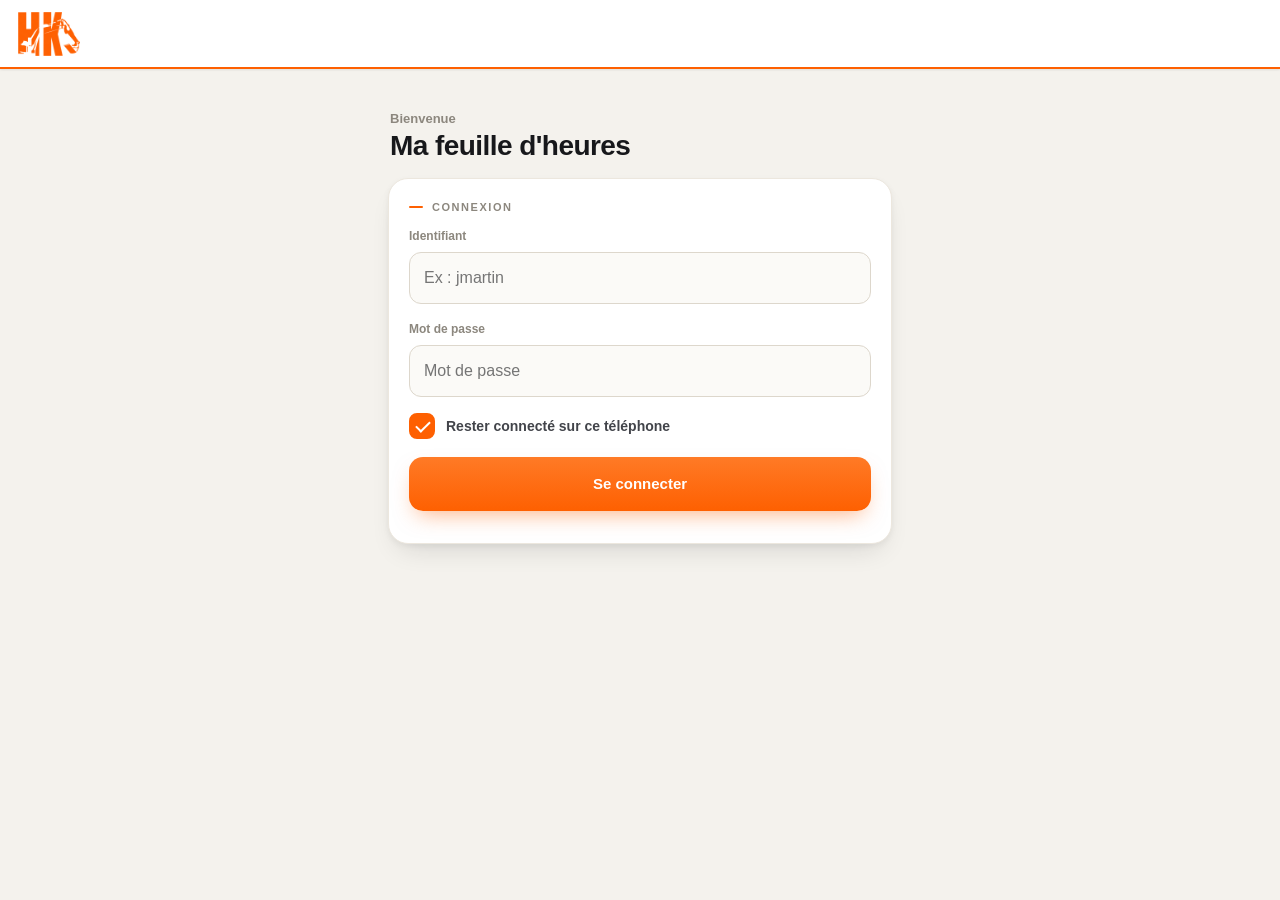
==== index.html @ c040b48f "fix: le salarie voit ses demi-journees dans son historique Une journee avec conge le matin passait p" ====
<!DOCTYPE html>
<html lang="fr">
<head>
<meta charset="utf-8">
<meta name="viewport" content="width=device-width, initial-scale=1, viewport-fit=cover">
<meta name="theme-color" content="#F4F2ED">
<title>HK Terrassement — Ma feuille d'heures</title>
<link rel="icon" href="data:image/svg+xml,%3Csvg xmlns='http://www.w3.org/2000/svg' viewBox='64 6 332 170'%3E%3Cg fill='%23FE6001'%3E%3Crect x='74' y='16' width='40' height='150' rx='2'/%3E%3Crect x='154' y='16' width='40' height='150' rx='2'/%3E%3Crect x='114' y='74' width='40' height='34'/%3E%3Crect x='244' y='16' width='40' height='150' rx='2'/%3E%3Cpolygon points='284,88 344,16 386,16 308,100 386,166 344,166 284,104'/%3E%3C/g%3E%3C/svg%3E">
<meta name="apple-mobile-web-app-capable" content="yes">
<meta name="apple-mobile-web-app-status-bar-style" content="default">
<meta name="apple-mobile-web-app-title" content="HK Terrassement">
<link rel="apple-touch-icon" href="icon.png">
<link rel="manifest" href="manifest.webmanifest">
<style>
/* =============================================================================
   HK TERRASSEMENT — Ma feuille d'heures (employé) — fichier unique
   ============================================================================= */
:root{
  --ink:#17181B; --ink-2:#42444A; --muted:#8C877E; --line:#ECE7DE; --line-2:#DDD7CC;
  --bg:#F4F2ED; --surface:#FFFFFF; --surface-2:#FBFAF7; --header:#141518;
  --accent:#FE6001; --accent-2:#FF7A26; --accent-ink:#B24700; --accent-soft:#FFF1E6;
  --danger:#C0392B; --danger-soft:#FBEAE7; --good:#2C6E49; --good-soft:#E7F1EA;
  --amber:#A85E12; --amber-soft:#FBF1DE; --blue:#2B6CB0; --blue-soft:#E4EEF7;
  --cfa:#6B4FB8; --cfa-soft:#EFEAFA;
  --radius:14px; --radius-lg:20px; --nav-h:66px;
  --ease:cubic-bezier(.2,.7,.2,1); --spring:cubic-bezier(.34,1.42,.5,1);
  --shadow-sm:0 1px 2px rgba(23,24,27,.05),0 1px 3px rgba(23,24,27,.045);
  --shadow-md:0 2px 6px rgba(23,24,27,.05),0 14px 28px -12px rgba(23,24,27,.16);
  --shadow-lg:0 18px 42px -14px rgba(23,24,27,.22);
  --shadow-accent:0 10px 22px -8px rgba(254,96,1,.5);
}
*{box-sizing:border-box}
html,body{margin:0;padding:0}
body{font-family:"Helvetica Neue",Helvetica,-apple-system,BlinkMacSystemFont,"Segoe UI",Roboto,Arial,sans-serif;
  background:var(--bg);color:var(--ink);-webkit-font-smoothing:antialiased;line-height:1.5;overflow-x:hidden;
  -webkit-tap-highlight-color:transparent;-webkit-text-size-adjust:100%;touch-action:manipulation}
.wrap{max-width:540px;margin:0 auto;padding:18px 18px calc(var(--nav-h) + 26px + env(safe-area-inset-bottom))}
.num{font-variant-numeric:tabular-nums}
/* Ouverture : fondu simple, opacite seule — identique a l'app Direction. */
@keyframes rise{from{opacity:0}to{opacity:1}}
@keyframes fade{from{opacity:0}to{opacity:1}}
@keyframes pop{0%{opacity:0;transform:scale(.82)}55%{opacity:1;transform:scale(1.05)}100%{transform:scale(1)}}
@keyframes navpop{from{transform:translateY(8px);opacity:0}to{transform:none;opacity:1}}
@keyframes tick{to{stroke-dashoffset:0}}


/* En-tête clair + logo */
.topbar{background:var(--surface);color:var(--ink);padding:calc(12px + env(safe-area-inset-top)) 18px 12px;display:flex;align-items:center;gap:14px;position:sticky;top:0;z-index:20;border-bottom:1px solid var(--line);box-shadow:var(--shadow-sm)}
.topbar::after{content:"";position:absolute;left:0;right:0;bottom:-1px;height:2px;background:var(--accent)}
.topbar .brand{height:44px;width:auto;display:block}
.topbar .who{margin-left:auto;text-align:right;line-height:1.2}
.topbar .who .nom{font-weight:800;font-size:15px}
.topbar .who .role{font-size:10px;color:var(--accent-ink);text-transform:uppercase;letter-spacing:.12em;font-weight:700;margin-top:2px}

#app{animation:rise .24s cubic-bezier(.4,0,.6,1) both}

/* Navigation basse */
.tabbar{position:fixed;left:0;right:0;bottom:0;z-index:40;display:flex;justify-content:space-around;
  background:rgba(255,255,255,.9);-webkit-backdrop-filter:saturate(1.7) blur(16px);backdrop-filter:saturate(1.7) blur(16px);
  border-top:1px solid var(--line);padding:8px 6px calc(6px + env(safe-area-inset-bottom));
  box-shadow:0 -8px 26px -14px rgba(23,24,27,.22);animation:navpop .4s var(--spring) both}
.tabbar:empty{display:none}
.nav-item{flex:1;display:flex;flex-direction:column;align-items:center;justify-content:center;gap:3px;min-height:52px;
  border:none;background:none;font:inherit;font-size:10.5px;font-weight:700;color:var(--muted);cursor:pointer;
  border-radius:14px;transition:color .2s var(--ease),transform .14s var(--spring)}
.nav-item svg{width:24px;height:24px;stroke:currentColor;fill:none;stroke-width:2;stroke-linecap:round;stroke-linejoin:round;transition:transform .22s var(--spring)}
.nav-item[aria-current="true"]{color:var(--accent)}
.nav-item[aria-current="true"] svg{transform:translateY(-2px) scale(1.08)}
.nav-item:active{transform:scale(.92)}
.nav-item .nav-dot{width:5px;height:5px;border-radius:50%;background:var(--accent);opacity:0;transform:scale(0);transition:.22s var(--spring)}
.nav-item[aria-current="true"] .nav-dot{opacity:1;transform:scale(1)}

/* Hero / sections */
.hero{margin:22px 2px 4px;animation:rise .4s var(--spring) both}
.hero .hi{font-size:13px;font-weight:600;color:var(--muted)}
.hero .name{font-size:28px;font-weight:800;letter-spacing:-.02em;line-height:1.05;margin-top:2px;text-transform:capitalize}
.hero .date{font-size:13px;color:var(--muted);margin-top:5px;text-transform:capitalize}
.sec{display:flex;align-items:center;gap:9px;margin:24px 2px 12px;font-size:12.5px;font-weight:700;letter-spacing:.1em;text-transform:uppercase;color:var(--muted)}
.sec::before{content:"";width:16px;height:2px;border-radius:2px;background:var(--accent);flex:0 0 auto}
.sec .grow{flex:1}
.panel{background:var(--surface);border:1px solid var(--line);border-radius:var(--radius-lg);padding:20px;margin-top:12px;box-shadow:var(--shadow-md);animation:fade .24s ease both}
.eyebrow{display:flex;align-items:center;gap:9px;font-size:11px;font-weight:700;letter-spacing:.14em;text-transform:uppercase;color:var(--muted);margin-bottom:12px}
.eyebrow::before{content:"";width:14px;height:2px;border-radius:2px;background:var(--accent)}
.hint{font-size:12.5px;color:var(--muted);margin-top:12px}

/* Barre de date */
.daybar{display:flex;align-items:flex-end;justify-content:space-between;gap:12px;margin-top:20px}
.daybar .day{font-size:30px;font-weight:800;letter-spacing:-.01em;text-transform:capitalize;line-height:1.05}
.daybar .day-sub{font-size:13px;color:var(--muted);margin-top:4px}
.date-input{flex:0 0 auto;max-width:52%;-webkit-appearance:none;appearance:none;font:inherit;font-size:14px;color:var(--ink);border:1px solid var(--line-2);border-radius:12px;padding:11px 12px;background:var(--surface);transition:.15s var(--ease)}
.date-input:focus{outline:none;border-color:var(--accent);box-shadow:0 0 0 3px var(--accent-soft)}

/* Champs */
.field{display:block}
.field .lab{display:block;font-size:12px;font-weight:600;color:var(--muted);margin-bottom:7px}
.in,input.in{width:100%;-webkit-appearance:none;appearance:none;font:inherit;font-size:16px;color:var(--ink);padding:13px 14px;border:1px solid var(--line-2);border-radius:12px;background:var(--surface-2);transition:border-color .15s var(--ease),box-shadow .15s var(--ease)}
input[type=time].in{font-variant-numeric:tabular-nums;letter-spacing:.02em}
.in:focus{outline:none;border-color:var(--accent);box-shadow:0 0 0 3px var(--accent-soft);background:#fff}
.two{display:grid;grid-template-columns:1fr 1fr;gap:12px}
.two>*{min-width:0}
.mt{margin-top:16px}
.quick{display:flex;gap:8px;flex-wrap:wrap;margin-top:14px}
.quick button{min-height:44px;border:1px solid var(--line-2);background:var(--surface-2);color:var(--ink-2);font:inherit;font-weight:600;font-size:13px;border-radius:999px;padding:0 16px;cursor:pointer;transition:.15s var(--spring)}
.quick button:active{transform:scale(.96)}
.quick button.primary{border-color:var(--accent);color:var(--accent-ink);background:var(--accent-soft)}

/* Segment (types absence) */
.seg{display:grid;grid-template-columns:1fr 1fr;gap:8px}
.seg .pill{display:flex;flex-direction:column;align-items:center;gap:6px;min-height:64px;justify-content:center;border:1px solid var(--line-2);background:var(--surface-2);color:var(--ink-2);border-radius:14px;font:inherit;font-size:13px;font-weight:700;cursor:pointer;transition:.15s var(--spring)}
.seg .pill svg{width:22px;height:22px;stroke:currentColor;fill:none;stroke-width:2}
.seg .pill:active{transform:scale(.96)}
.seg .pill[aria-pressed="true"].conge{border-color:var(--accent);background:var(--accent-soft);color:var(--accent-ink)}
.seg .pill[aria-pressed="true"].repos{border-color:var(--blue);background:var(--blue-soft);color:var(--blue)}
.seg .pill[aria-pressed="true"].absence{border-color:var(--amber);background:var(--amber-soft);color:var(--amber)}
.seg .pill[aria-pressed="true"].maladie{border-color:var(--danger);background:var(--danger-soft);color:var(--danger)}
.seg .pill.cfa{grid-column:1/-1;flex-direction:row;min-height:52px}
.seg .pill[aria-pressed="true"].cfa{border-color:var(--cfa);background:var(--cfa-soft);color:var(--cfa)}
.moitie{display:grid;grid-template-columns:repeat(3,1fr);gap:8px}
.moitie button{min-height:50px;border:1px solid var(--line-2);background:var(--surface-2);color:var(--ink-2);font:inherit;font-size:13px;font-weight:700;border-radius:12px;cursor:pointer;padding:6px 4px;line-height:1.25}
.moitie button[aria-pressed="true"]{border-color:var(--accent);background:var(--accent-soft);color:var(--accent-ink)}
.moitie .h{display:block;font-size:11px;font-weight:600;opacity:.6;margin-top:3px}
.demi-rappel{background:var(--accent-soft);border:1px solid var(--accent);border-radius:var(--radius-lg);padding:16px 18px;margin-top:12px}
.demi-rappel .t{font-weight:800;font-size:14px;color:var(--accent-ink)}
.demi-rappel .s{font-size:12.5px;line-height:1.5;color:var(--accent-ink);opacity:.82;margin-top:5px}
.tp-effacer{display:block;width:100%;min-height:46px;margin:0;border:1px solid var(--line-2);background:var(--surface-2);border-radius:12px;font:inherit;font-size:14px;font-weight:700;color:var(--ink-2);cursor:pointer}
.tp-pied{padding:12px 14px;border-top:1px solid var(--line)}
.cfa-bloc{display:flex;align-items:center;gap:10px;border:1px dashed var(--cfa);background:var(--cfa-soft);color:var(--cfa);border-radius:12px;padding:14px;font-weight:700;font-size:14px}
.cfa-bloc svg{width:22px;height:22px;stroke:currentColor;fill:none;stroke-width:2;flex:none}

/* Calendrier */
.cal-nav{display:flex;align-items:center;justify-content:space-between;margin-bottom:14px}
.cal-nav .m{font-weight:800;font-size:17px;text-transform:capitalize}
.cal-nav button{width:40px;height:40px;border-radius:12px;border:1px solid var(--line-2);background:var(--surface-2);color:var(--ink-2);display:flex;align-items:center;justify-content:center;cursor:pointer}
.cal-nav button:active{transform:scale(.92)}
.cal-nav button svg{width:18px;height:18px;stroke:currentColor;fill:none;stroke-width:2.4}
.cal-grid{display:grid;grid-template-columns:repeat(7,1fr);gap:5px}
.cal-hd{text-align:center;font-size:10.5px;font-weight:700;color:var(--muted);padding-bottom:4px}
.cal-day{aspect-ratio:1;display:flex;align-items:center;justify-content:center;border-radius:12px;font-weight:700;font-size:14px;cursor:pointer;border:1px solid transparent;position:relative;color:var(--ink);transition:.12s var(--ease)}
.cal-day.blank{visibility:hidden}
.cal-day.we{color:var(--line-2)}
.cal-day.today{box-shadow:inset 0 0 0 2px var(--line-2)}
.cal-day:active{transform:scale(.9)}
.cal-day .mk{position:absolute;bottom:5px;left:50%;transform:translateX(-50%);width:6px;height:6px;border-radius:50%}
.cal-day .mk.repos{background:var(--blue)}.cal-day .mk.conge{background:var(--accent)}.cal-day .mk.absence{background:var(--amber)}.cal-day .mk.maladie{background:var(--danger)}.cal-day .mk.cfa{background:var(--cfa)}.cal-day .mk.travail{background:var(--good)}.cal-day .mk.fer{background:#c9c2b6}
.cal-day.dim{color:#cfc9c0;cursor:default}
.cal-day.ferie{color:var(--muted);cursor:default;background:var(--surface-2)}
.cal-day.sel{color:#fff;border-color:transparent}
.cal-day.sel.repos{background:var(--blue)}.cal-day.sel.conge{background:var(--accent)}.cal-day.sel.absence{background:var(--amber)}.cal-day.sel.maladie{background:var(--danger)}.cal-day.sel.cfa{background:var(--cfa)}
.cal-day.sel .mk{display:none}
.cal-legend{display:flex;gap:14px;flex-wrap:wrap;margin-top:14px;font-size:12px;color:var(--muted)}
.cal-legend span{display:inline-flex;align-items:center;gap:6px}
.cal-legend i{width:9px;height:9px;border-radius:50%;display:inline-block}

/* Registre total (foncé) */
.ledger{background:linear-gradient(158deg,#1c1d22,#101114 72%);color:#fff;border-radius:var(--radius-lg);padding:22px;margin-top:16px;box-shadow:var(--shadow-lg)}
.ledger .k{font-size:12px;letter-spacing:.1em;text-transform:uppercase;color:#A9A49B;font-weight:600}
.ledger .big{font-size:46px;font-weight:800;line-height:1;color:var(--accent);font-variant-numeric:tabular-nums;margin-top:8px;animation:pop .5s var(--spring) both}
.ledger .big .u{font-size:20px;color:#fff;margin-left:4px}
.ledger .note{color:#B7B1A8;font-size:13px;margin-top:8px}

/* Boutons pleine largeur */
.btn-send{display:flex;align-items:center;justify-content:center;gap:9px;width:100%;margin-top:16px;border:none;border-radius:14px;background:linear-gradient(180deg,var(--accent-2),var(--accent));color:#fff;font:inherit;font-size:15px;font-weight:800;letter-spacing:.04em;text-transform:uppercase;padding:17px;cursor:pointer;box-shadow:var(--shadow-accent);transition:transform .14s var(--spring)}
.btn-send:active{transform:translateY(1px) scale(.99)}
.btn-send:disabled{background:#CFC9C0;box-shadow:none}
.btn-send svg{width:20px;height:20px;stroke:currentColor;fill:none;stroke-width:2.4;stroke-linecap:round;stroke-linejoin:round}

/* Confirmation */
.done{text-align:center;padding:10px 4px}
.done .tick{width:64px;height:64px;margin:0 auto 14px;border-radius:50%;background:var(--accent-soft);color:var(--accent-ink);display:flex;align-items:center;justify-content:center;animation:pop .5s var(--spring) both}
.done .tick svg{width:32px;height:32px;stroke:currentColor;fill:none;stroke-width:2.6;stroke-linecap:round;stroke-linejoin:round}
.done .tick svg path{stroke-dasharray:28;stroke-dashoffset:28;animation:tick .55s ease .2s forwards}
.done h3{margin:2px 0 6px;font-size:21px;font-weight:800}
.done p{color:var(--muted);margin:3px 0;font-size:14px}
.done .strong{color:var(--ink);font-weight:800}

/* Onboarding */
.cta{display:flex;align-items:center;justify-content:center;gap:10px;width:100%;min-height:54px;padding:0 18px;border:none;border-radius:14px;background:linear-gradient(180deg,var(--accent-2),var(--accent));color:#fff;font:inherit;font-weight:800;font-size:15px;cursor:pointer;box-shadow:var(--shadow-accent);transition:transform .14s var(--spring)}
.cta svg{width:20px;height:20px;flex:0 0 auto;stroke:currentColor;fill:none;stroke-width:2.6;stroke-linecap:round;stroke-linejoin:round}
.cta:disabled{background:#CFC9C0;box-shadow:none;transform:none;cursor:not-allowed}
.cta:active{transform:translateY(1px) scale(.99)}
.cta.line{background:var(--surface-2);color:var(--accent-ink);box-shadow:none;border:1px solid var(--line-2)}

/* Case « Rester connecté » */
.remember{display:flex;align-items:center;gap:11px;margin-top:16px;cursor:pointer;font-size:14px;font-weight:600;color:var(--ink-2);-webkit-user-select:none;user-select:none}
.remember input{position:absolute;opacity:0;width:0;height:0}
.remember .box{width:26px;height:26px;border-radius:8px;border:2px solid var(--line-2);background:var(--surface-2);flex:0 0 auto;position:relative;transition:.15s var(--spring)}
.remember input:checked + .box{background:var(--accent);border-color:var(--accent)}
.remember input:checked + .box::after{content:"";position:absolute;left:8px;top:3px;width:6px;height:12px;border:solid #fff;border-width:0 2.5px 2.5px 0;transform:rotate(45deg)}
.remember input:focus-visible + .box{box-shadow:0 0 0 3px var(--accent-soft)}
.avatar2{width:46px;height:46px;border-radius:14px;color:#fff;display:flex;align-items:center;justify-content:center;font-weight:800;font-size:18px;flex:0 0 auto;background:linear-gradient(150deg,var(--accent-2),var(--accent));box-shadow:var(--shadow-accent)}
/* Bandeau hors ligne */
.offline{display:flex;align-items:center;gap:10px;background:var(--amber-soft);color:var(--amber);border:1px solid #e6c17a;border-radius:12px;padding:11px 14px;margin-top:14px;font-size:13px;font-weight:700}
.offline .d{width:8px;height:8px;border-radius:50%;background:var(--amber);flex:0 0 auto}

/* Historique */
.yr{display:flex;align-items:center;justify-content:center;gap:16px;margin-top:16px}
.yr button{width:42px;height:42px;border-radius:12px;border:1px solid var(--line-2);background:var(--surface);color:var(--ink-2);display:flex;align-items:center;justify-content:center;cursor:pointer}
.yr button:disabled{opacity:.35}
.yr button:active{transform:scale(.92)}
.yr button svg{width:18px;height:18px;stroke:currentColor;fill:none;stroke-width:2.4}
.yr .y{font-size:24px;font-weight:800;font-variant-numeric:tabular-nums;min-width:80px;text-align:center}
.mois-h{display:flex;align-items:baseline;justify-content:space-between;margin:22px 2px 8px}
.mois-h .mn{font-size:16px;font-weight:800;text-transform:capitalize}
.mois-h .mt{font-size:13px;color:var(--accent-ink);font-weight:700}
.day-row{display:flex;align-items:center;gap:13px;padding:12px 0;border-bottom:1px solid var(--line)}
.day-row:last-child{border-bottom:none}
.day-row .dd{width:44px;text-align:center;flex:0 0 auto}
.day-row .dd .n{font-size:18px;font-weight:800;line-height:1}
.day-row .dd .w{font-size:10px;color:var(--muted);text-transform:uppercase;font-weight:700;margin-top:2px}
.day-row .di{flex:1;min-width:0}
.day-row .dt{font-weight:700;font-size:14px;text-transform:capitalize}
.day-row .ds{font-size:12px;color:var(--muted);margin-top:2px}
.day-row .dv{font-weight:800;font-variant-numeric:tabular-nums;flex:0 0 auto}
.day-row .dv.off{font-size:12px;text-transform:uppercase}
.day-row .dv.off.repos{color:var(--blue)}.day-row .dv.off.conge{color:var(--accent-ink)}.day-row .dv.off.absence{color:var(--amber)}.day-row .dv.off.maladie{color:var(--danger)}.day-row .dv.off.cfa{color:var(--cfa)}

.badge{display:inline-flex;align-items:center;font-size:11px;font-weight:800;padding:4px 9px;border-radius:999px;text-transform:uppercase}
.badge.late{background:var(--amber-soft);color:var(--amber)}
.empty{text-align:center;color:var(--muted);padding:26px 10px}
.empty .big{font-size:15px;font-weight:700;color:var(--ink-2)}
.foot{text-align:center;color:var(--muted);font-size:12.5px;margin-top:20px}
.foot a{color:var(--accent-ink);text-decoration:none;font-weight:700}

/* CTA notifications */
.notif-cta{max-width:540px;margin:0 auto;padding:0 18px}
.notif-cta:empty{display:none}
.notif-cta-btn{width:100%;margin-top:14px;border:1px solid var(--accent);background:var(--accent-soft);color:var(--accent-ink);font:inherit;font-weight:700;font-size:14px;border-radius:12px;padding:13px;cursor:pointer;transition:.14s var(--spring)}
.notif-cta-btn:active{transform:scale(.98)}
.notif-bloque{margin-top:14px;border:1px solid var(--line-2);background:var(--surface-2);color:var(--ink-2);font-size:12.5px;font-weight:600;line-height:1.45;border-radius:12px;padding:12px 14px}
.notif-carte{margin-top:14px;border:1px solid var(--accent);background:var(--accent-soft);
  border-radius:14px;padding:15px 16px}
.notif-carte.gris{border-color:var(--line-2);background:var(--surface-2)}
.notif-carte .nc-t{font-weight:800;font-size:14.5px;color:var(--accent-ink);margin-bottom:5px}
.notif-carte.gris .nc-t{color:var(--ink)}
.notif-carte .nc-d{font-size:12.8px;line-height:1.5;color:var(--ink-2)}
.notif-carte .notif-cta-btn{margin-top:12px;background:var(--accent);color:#fff;border-color:var(--accent)}
.notif-carte ol{margin:7px 0 0;padding-left:18px}
.notif-carte li{margin-bottom:3px}
.notif-diag{font-size:10.5px;color:var(--muted);text-align:center;margin-top:6px}

/* Toast */
.toast{position:fixed;left:50%;bottom:calc(var(--nav-h) + 20px);transform:translateX(-50%);background:var(--ink);color:#fff;padding:14px 22px;border-radius:12px;font-weight:600;font-size:14px;box-shadow:var(--shadow-lg);z-index:60;max-width:90%;text-align:center;animation:pop .3s var(--spring) both}
.toast.err{background:var(--danger)}

@media (prefers-reduced-motion:reduce){*{animation-duration:.001ms!important;transition-duration:.001ms!important}}

/* ===== Selecteur d'heure tactile (molettes) ===== */
.tp-field{width:100%;-webkit-appearance:none;appearance:none;font:inherit;font-size:18px;font-weight:700;
  color:var(--ink);padding:14px;border:1px solid var(--line-2);border-radius:12px;background:var(--surface-2);
  text-align:center;font-variant-numeric:tabular-nums;letter-spacing:.02em;cursor:pointer;-webkit-tap-highlight-color:transparent}
.tp-field.vide{color:var(--muted);font-weight:600}
.tp-field:active{border-color:var(--accent)}
.tp-overlay{position:fixed;inset:0;background:rgba(30,26,20,.34);z-index:60;opacity:0;pointer-events:none;transition:opacity .18s var(--ease)}
.tp-overlay.on{opacity:1;pointer-events:auto}
.tp-sheet{position:fixed;left:0;right:0;bottom:0;z-index:61;background:var(--surface);border-radius:22px 22px 0 0;
  box-shadow:0 -12px 40px rgba(30,26,20,.22);padding:8px 18px calc(18px + env(safe-area-inset-bottom));
  transform:translateY(100%);transition:transform .24s var(--spring,cubic-bezier(.22,1,.36,1))}
.tp-sheet.on{transform:translateY(0)}
.tp-head{display:flex;align-items:center;justify-content:space-between;padding:10px 2px 12px}
.tp-title{font-weight:800;font-size:16px}
.tp-ok{border:0;background:var(--accent);color:#fff;font:inherit;font-weight:800;font-size:15px;padding:10px 20px;border-radius:12px;cursor:pointer}
.tp-cancel{border:0;background:none;color:var(--muted);font:inherit;font-weight:700;font-size:15px;padding:10px 4px;cursor:pointer}
.tp-wheels{position:relative;display:flex;gap:10px;justify-content:center;height:240px}
.tp-band{position:absolute;left:0;right:0;top:96px;height:48px;border-top:1px solid var(--line-2);border-bottom:1px solid var(--line-2);pointer-events:none}
.tp-col{flex:1;max-width:150px;height:240px;overflow-y:scroll;scroll-snap-type:y mandatory;scrollbar-width:none;-webkit-overflow-scrolling:touch}
.tp-col::-webkit-scrollbar{display:none}
.tp-col .pad{height:96px}
.tp-col .it{height:48px;line-height:48px;text-align:center;font-size:26px;font-weight:800;font-variant-numeric:tabular-nums;
  color:var(--muted);scroll-snap-align:center;transition:color .12s,transform .12s}
.tp-col .it.sel{color:var(--ink);transform:scale(1.06)}
.tp-sep{align-self:center;font-size:28px;font-weight:800;color:var(--ink)}
</style>
<!-- Notifications push — Web Push VAPID standard (aucun SDK tiers) -->
<script>
  var HK_VERSION="v2";
  var HK_DEBUG=/[?&]debug=1/.test(location.search);
  var HK_VAPID_PUBLIC="BEx3Fw-lSV6EB3_8PvyiKgQxwyP5xia-vP4kbB33QDHQAO0xZmEt9oTVaMERHOExwblth_T7j2MS7aMQMuYmzBM";
  var HK_SUB_WEBHOOK="https://hook.eu1.make.com/s9escvs6afqaajdp5q5jc4rd8rkkh43f";
  var HK_SCOPE="/HK-feuille-d-heure-/";
  function hkB64ToUint8(b64){var pad="=".repeat((4-b64.length%4)%4);var s=(b64+pad).replace(/-/g,"+").replace(/_/g,"/");var raw=atob(s),a=new Uint8Array(raw.length);for(var i=0;i<raw.length;i++)a[i]=raw.charCodeAt(i);return a;}
  window.HK_NOTIF={
    employe:null,
    CLE:"hk_notif_ok",

    lu:function(){ try{ return localStorage.getItem(HK_NOTIF.CLE)==="1"; }catch(e){ return false; } },
    noter:function(v){ try{ v?localStorage.setItem(HK_NOTIF.CLE,"1"):localStorage.removeItem(HK_NOTIF.CLE); }catch(e){} },

    /* Le service worker est (re)pose a CHAQUE ouverture, plus seulement au
       clic sur le bouton. C'est lui qui affiche la notification quand l'app
       est fermee ; si iOS l'a evince, on le remet ici sans rien demander. */
    init:async function(){
      try{ if("serviceWorker" in navigator) await navigator.serviceWorker.register(HK_SCOPE+"sw.js",{scope:HK_SCOPE}); }catch(e){}
    },

    login:function(e){HK_NOTIF.employe=e;HK_NOTIF.refreshCta();HK_NOTIF.sync();},
    markDone:function(){},

    abonnement:async function(){
      try{
        var reg=await navigator.serviceWorker.getRegistration(HK_SCOPE);
        if(!reg) reg=await navigator.serviceWorker.register(HK_SCOPE+"sw.js",{scope:HK_SCOPE});
        return await reg.pushManager.getSubscription();
      }catch(e){ return null; }
    },

    envoyer:async function(sub){
      if(!sub||!HK_SUB_WEBHOOK||!HK_NOTIF.employe||!HK_NOTIF.employe.id) return;
      await fetch(HK_SUB_WEBHOOK,{method:"POST",headers:{"Content-Type":"application/json"},
        body:JSON.stringify({employeId:HK_NOTIF.employe.id,employeNom:HK_NOTIF.employe.nom,subscription:sub})});
    },

    sync:async function(){
      try{
        if(!HK_NOTIF.employe||Notification.permission!=="granted")return;
        var sub=await HK_NOTIF.abonnement(); if(!sub)return;
        await HK_NOTIF.envoyer(sub); HK_NOTIF.noter(true);
      }catch(e){}
    },

    /* Reabonnement silencieux : l'autorisation tient toujours mais le jeton
       a saute. L'utilisateur n'a rien a refaire, on ne reaffiche pas le bouton. */
    reabonner:async function(){
      try{
        var reg=await navigator.serviceWorker.register(HK_SCOPE+"sw.js",{scope:HK_SCOPE});
        await navigator.serviceWorker.ready;
        var sub=await reg.pushManager.subscribe({userVisibleOnly:true,applicationServerKey:hkB64ToUint8(HK_VAPID_PUBLIC)});
        await HK_NOTIF.envoyer(sub);
      }catch(e){}
    },

    activer:async function(btn){
      try{
        if(btn){btn.disabled=true;btn.textContent="Activation…";}
        var perm=await Notification.requestPermission();
        if(perm!=="granted"){ HK_NOTIF.noter(false); HK_NOTIF.refreshCta(); return; }
        var reg=await navigator.serviceWorker.register(HK_SCOPE+"sw.js",{scope:HK_SCOPE});
        await navigator.serviceWorker.ready;
        var sub=await reg.pushManager.getSubscription();
        if(!sub) sub=await reg.pushManager.subscribe({userVisibleOnly:true,applicationServerKey:hkB64ToUint8(HK_VAPID_PUBLIC)});
        await HK_NOTIF.envoyer(sub);
        if(sub) HK_NOTIF.noter(true);
      }catch(e){ if(btn)btn.textContent="Erreur : "+(e&&e.message?e.message:e); }
      HK_NOTIF.refreshCta();
    },

    refreshCta:async function(){
      var el=document.getElementById("notif-cta"); if(!el)return;
      var perm="?"; try{ perm=(typeof Notification!=="undefined")?Notification.permission:"n/a"; }catch(e){}
      var sub=await HK_NOTIF.abonnement();
      if(perm==="denied") HK_NOTIF.noter(false);
      /* On masque des que l'abonnement existe, OU si on l'a deja active une
         fois et que l'autorisation tient : une eviction du service worker ne
         doit pas faire revenir le bouton. */
      var masquer=(perm==="granted") && (!!sub || HK_NOTIF.lu());
      /* iPhone : tant que l'app n'est pas sur l'ecran d'accueil, iOS interdit
         les notifications. On explique la manip au lieu d'afficher un bouton
         qui ne marchera pas. */
      var iOS=/iPad|iPhone|iPod/.test(navigator.userAgent)||(navigator.platform==="MacIntel"&&navigator.maxTouchPoints>1);
      var installe=(window.navigator.standalone===true)||(window.matchMedia&&window.matchMedia("(display-mode: standalone)").matches);
      var possible=(typeof Notification!=="undefined")&&("PushManager" in window)&&("serviceWorker" in navigator);
      var html="";
      if(perm==="denied"){
        html='<div class="notif-carte gris"><div class="nc-t">Rappels bloqués sur ce téléphone</div>'
           + '<div class="nc-d">Vous ne recevrez pas le rappel du soir quand votre feuille n\'est pas remplie.<br>'
           + 'Pour le réactiver : Réglages du téléphone → Notifications → <b>HK Heures</b> → autoriser.</div></div>';
      } else if(!masquer && iOS && !installe){
        html='<div class="notif-carte"><div class="nc-t">🔔 Activez les rappels</div>'
           + '<div class="nc-d">Sans eux, vous ne recevrez rien le soir si votre feuille d\'heures n\'est pas remplie.'
           + '<br>Sur iPhone, l\'app doit d\'abord être sur l\'écran d\'accueil :'
           + '<ol><li>Touchez <b>Partager</b> en bas de l\'écran</li>'
           + '<li>Choisissez <b>Sur l\'écran d\'accueil</b></li>'
           + '<li>Rouvrez l\'app depuis son icône</li></ol></div></div>';
      } else if(!masquer && !possible){
        html='<div class="notif-carte gris"><div class="nc-t">Rappels indisponibles</div>'
           + '<div class="nc-d">Ce téléphone ne gère pas les notifications de l\'app. Pensez à remplir votre feuille chaque soir.</div></div>';
      } else if(!masquer){
        html='<div class="notif-carte"><div class="nc-t">🔔 Activez les rappels</div>'
           + '<div class="nc-d">Un rappel à 19h30 si votre feuille d\'heures n\'est pas remplie. Sans autorisation, vous ne recevrez rien.</div>'
           + '<button type="button" id="notif-btn" class="notif-cta-btn">Activer les notifications</button></div>';
      }
      el.innerHTML=html+(HK_DEBUG?'<div class="notif-diag">perm:'+perm+' · token:'+(sub?"OUI":"non")+' · memo:'+(HK_NOTIF.lu()?"1":"0")+' · '+HK_VERSION+'</div>':"");
      var b=document.getElementById("notif-btn");
      if(b)b.addEventListener("click",function(){HK_NOTIF.activer(b);});
      if(!sub && perm==="granted" && HK_NOTIF.lu()) HK_NOTIF.reabonner();
    }
  };
  HK_NOTIF.init();
</script>
</head>
<body>
<div class="topbar">
  <img class="brand" src="[data-uri]" alt="HK Terrassement">
  <div class="who" id="who"></div>
</div>
<div id="notif-cta" class="notif-cta"></div>
<main class="wrap" id="app"></main>
<nav id="tabbar" class="tabbar" aria-label="Navigation principale"></nav>

<script>
/* =============================================================================
   ⚙️  CONFIG — SEULE PARTIE À MODIFIER
   =============================================================================

   ┌───────────────────────────────────────────────────────────────────────────┐
   │  👤  OÙ CRÉER LES IDENTIFIANTS ET MOTS DE PASSE DES SALARIÉS ?            │
   │                                                                           │
   │  Les comptes NE SONT PLUS dans ce fichier : ils sont sur le serveur       │
   │  (Make.com), ce qui permet d'ajouter un salarié SANS redéployer l'app,    │
   │  et évite que les mots de passe soient lisibles dans le code.             │
   │                                                                           │
   │  👉 Make.com  ›  Data stores  ›  « HK - Comptes salariés »  (id 164615)   │
   │                                                                           │
   │  Ajouter un salarié = « Add record » avec :                               │
   │     key         : jmartin                (= identifiant, en minuscules)   │
   │     identifiant : jmartin                (identique à la clé)             │
   │     motDePasse  : hk2026                 (le mot de passe du salarié)     │
   │     nom         : Jean Martin            (nom affiché dans l'app)         │
   │     role        : salarie                (ou « patron » pour la direction)│
   │     token       : tk-jmartin-3b81d6c4a9  (n'importe quel texte UNIQUE —   │
   │                   sert à la case « Rester connecté ». NE JAMAIS LAISSER   │
   │                   VIDE, et ne jamais mettre le même sur deux comptes.)    │
   │     actif       : true                                                    │
   │                                                                           │
   │  Comptes déjà créés :                                                     │
   │     • jmartin / hk2026        → salarié (exemple, à supprimer)            │
   │     • patron  / HKpatron2026  → direction (utilisé par l'app patron)      │
   └───────────────────────────────────────────────────────────────────────────┘
   ============================================================================= */
window.HK_CONFIG = {
  // --- Base de données Supabase : COLLER LES 2 VALEURS ICI ---
  //     Supabase > Project Settings > API
  supabaseUrl: "https://voxtcptopwnautnxsmia.supabase.co",     // « Project URL »
  supabaseKey: "eyJhbGciOiJIUzI1NiIsInR5cCI6IkpXVCJ9.eyJpc3MiOiJzdXBhYmFzZSIsInJlZiI6InZveHRjcHRvcHduYXV0bnhzbWlhIiwicm9sZSI6ImFub24iLCJpYXQiOjE3ODY5Njc3MTMsImV4cCI6MjEwMjU0MzcxM30.Vg0qIfEaitIJ3bdWCT6D0SF_OtUTrp5gKGw0HuWRDcY",                          // « anon » / « public » (jamais service_role)
  domaine: "@hk.local",                              // suffixe technique des identifiants

  // --- Réglages métier ---
  timezone: "Europe/Paris",
  stepMinutes: 15,                                   // minutes au quart d’heure uniquement
  /* Salariés en alternance : ils ont un bouton « CFA » pour leurs journées d’école. */
  cfa: ["trabaste","mstalder"],
  heuresCfa: 7,              // une journee de CFA compte 7 h, tous les jours
  /* Historique du salarie. Les totaux suivent le classeur : heures
     effectives = travaillees + journees payees, trajet compte a part. */
  historiqueSalarie: true,
  heuresAttendues: { lundi:8, mardi:8, mercredi:8, jeudi:8, vendredi:8, samedi:0, dimanche:0 },
  journeeStandard: { matineeDebut:"07:30", matineeFin:"12:00", apremDebut:"13:00", apremFin:"16:30" }
};

/* ============================ APP ============================ */
(function(){
  "use strict";
  const CFG=window.HK_CONFIG||{};
  const STEP=(CFG.stepMinutes||10)*60;
  const JOURS=["dimanche","lundi","mardi","mercredi","jeudi","vendredi","samedi"];
  const MOIS=["janvier","février","mars","avril","mai","juin","juillet","août","septembre","octobre","novembre","décembre"];
  const ABS={conge:"Congé",repos:"Repos",absence:"Absence",maladie:"Maladie",cfa:"CFA"};
  /* Journees payees sans travailler : elles comptent dans le total du mois,
     comme dans le fichier Excel de HK. Une absence non justifiee, non. */
  const CREDITE={conge:true,repos:true,maladie:true,absence:false,cfa:true};
  function absMin(t){ return t==="cfa"?"CFA":ABS[t].toLowerCase(); }
  function estCfa(){ return !!(employe&&Array.isArray(CFG.cfa)&&CFG.cfa.indexOf(employe.id)>=0); }
  const CLE="hk_identite";
  const app=document.getElementById("app");
  const who=document.getElementById("who");

  /* Dates */
  function todayISO(){const d=new Date(),o=d.getTimezoneOffset()*60000;return new Date(d-o).toISOString().slice(0,10);}
  function isoOf(d){const o=d.getTimezoneOffset()*60000;return new Date(d-o).toISOString().slice(0,10);}
  function addDays(iso,n){const d=new Date(iso+"T12:00:00");d.setDate(d.getDate()+n);return isoOf(d);}
  function jourNom(iso){return JOURS[new Date(iso+"T12:00:00").getDay()];}
  function jourFrLong(iso){return new Date(iso+"T12:00:00").toLocaleDateString("fr-FR",{weekday:"long",day:"numeric",month:"long",year:"numeric"});}
  /* Heures dues sur une journee : 8 h du lundi au jeudi, 7 h le vendredi.
     Le rythme est porte par la fiche du salarie (Timote est a 7 h/jour). */
  function heuresAttJour(iso){const j=jourNom(iso);
    const h=employe&&employe.heuresSemaine;
    if(h&&h[j]!=null)return +h[j];
    return (CFG.heuresAttendues&&CFG.heuresAttendues[j]!=null)?CFG.heuresAttendues[j]:8;}
  function dureeH(a,b){if(!a||!b)return 0;const[ha,ma]=a.split(":").map(Number),[hb,mb]=b.split(":").map(Number);const d=((hb*60+mb)-(ha*60+ma))/60;return d>0?d:0;}
  function fmtH(h){const s=Math.round(h*100)/100;return Number.isInteger(s)?String(s):s.toFixed(2).replace(/0$/,"");}
  function fmtHU(h){return fmtH(h)+" h";}
  /* Affichage des totaux au format XXhXX (9.15 -> "9h09"). */
  function fmtHM(h){const n=h<0,t=Math.round(Math.abs(h)*60),H=Math.floor(t/60),M=t%60;return (n?"-":"")+H+"h"+String(M).padStart(2,"0");}
  function cap(s){return (s||"").charAt(0).toUpperCase()+(s||"").slice(1);}
  function slug(s){return s.toString().toLowerCase().trim().normalize("NFD").replace(/[̀-ͯ]/g,"").replace(/[^a-z0-9]+/g,"-").replace(/^-+|-+$/g,"");}
  function sentKey(iso){return "hk_sent_"+employe.id+"_"+iso;}
  function paques(y){var a=y%19,b=Math.floor(y/100),c=y%100,d=Math.floor(b/4),e=b%4,f=Math.floor((b+8)/25),g=Math.floor((b-f+1)/3),h=(19*a+b-d-g+15)%30,i=Math.floor(c/4),k=c%4,l=(32+2*e+2*i-h-k)%7,m=Math.floor((a+11*h+22*l)/451),mo=Math.floor((h+l-7*m+114)/31),da=((h+l-7*m+114)%31)+1;return new Date(y,mo-1,da);}
  function joursFeries(y){var s=new Set();function add(mo,da){s.add(y+"-"+String(mo).padStart(2,"0")+"-"+String(da).padStart(2,"0"));}
    add(1,1);add(5,1);add(5,8);add(7,14);add(8,15);add(11,1);add(11,11);add(12,25);add(12,26); // + 26/12 (Alsace-Moselle)
    var p=paques(y);function off(n){var d=new Date(p);d.setDate(d.getDate()+n);return isoOf(d);}
    s.add(off(-2)); // Vendredi Saint (Alsace-Moselle)
    s.add(off(1));  // Lundi de Pâques
    s.add(off(39)); // Ascension
    s.add(off(50)); // Lundi de Pentecôte
    return s;}

  /* Icônes */
  const IC={
    jour:'<svg viewBox="0 0 24 24"><circle cx="12" cy="12" r="8.5"/><path d="M12 7.5V12l3 1.8"/></svg>',
    abs:'<svg viewBox="0 0 24 24"><rect x="3.5" y="5" width="17" height="15.5" rx="2.5"/><path d="M3.5 9.5h17M8 3.5v3M16 3.5v3"/></svg>',
    hist:'<svg viewBox="0 0 24 24"><path d="M3 12a9 9 0 1 0 3-6.7"/><path d="M3 4v4h4"/><path d="M12 8v4l3 2"/></svg>',
    check:'<svg viewBox="0 0 24 24"><path d="M20 6.5 9.5 17 4.5 12"/></svg>',
    conge:'<svg viewBox="0 0 24 24"><path d="M12 3v3M12 18v3M3 12h3M18 12h3M5.6 5.6l2.1 2.1M16.3 16.3l2.1 2.1M18.4 5.6l-2.1 2.1M7.7 16.3l-2.1 2.1"/><circle cx="12" cy="12" r="3.5"/></svg>',
    absence:'<svg viewBox="0 0 24 24"><circle cx="12" cy="12" r="9"/><path d="M8 12h8"/></svg>',
    repos:'<svg viewBox="0 0 24 24"><path d="M20 14.5A8.5 8.5 0 0 1 9.5 4a8.5 8.5 0 1 0 10.5 10.5z"/></svg>',
    maladie:'<svg viewBox="0 0 24 24"><path d="M9 3h6v3h3v6h-3v3H9v-3H6V6h3z" transform="translate(0 1) scale(0.9)"/></svg>',
    cfa:'<svg viewBox="0 0 24 24"><path d="M2.5 9.5 12 5l9.5 4.5L12 14z"/><path d="M6.5 11.5v4.2c0 1.5 2.5 3 5.5 3s5.5-1.5 5.5-3v-4.2"/><path d="M21.5 9.5v5"/></svg>',
    compte:'<svg viewBox="0 0 24 24"><circle cx="12" cy="8" r="3.8"/><path d="M4.5 20a7.5 7.5 0 0 1 15 0"/></svg>',
    prev:'<svg viewBox="0 0 24 24"><path d="M15 6l-6 6 6 6"/></svg>',
    next:'<svg viewBox="0 0 24 24"><path d="M9 6l6 6-6 6"/></svg>'
  };

  /* ---------------- Authentification ---------------- */
  function sessionSauvee(){try{return JSON.parse(localStorage.getItem(CLE));}catch(e){return null;}}
  function sauverSession(s){localStorage.setItem(CLE,JSON.stringify(s));}
  function effacerSession(){localStorage.removeItem(CLE);}
  let employe=null, horsLigne=false, sessionExpiree=false;
  /* Compteur d'heures supplementaires, une ligne par mois, renvoye par la base.
     null = pas encore charge (ou base pas a jour) : on n'affiche rien. */
  let BILANS=null;

  /* ---- Accès Supabase (API REST directe, aucune librairie externe) ---- */
  const SB={
    base(){ return String(CFG.supabaseUrl||"").replace(/\/+$/,""); },
    // Connexion par identifiant + mot de passe
    async login(identifiant,motDePasse){
      const r=await fetch(SB.base()+"/auth/v1/token?grant_type=password",{
        method:"POST",headers:{"apikey":CFG.supabaseKey,"Content-Type":"application/json"},
        body:JSON.stringify({email:(identifiant||"").trim().toLowerCase()+CFG.domaine,password:motDePasse})});
      if(!r.ok) return null;
      return await r.json();
    },
    // Reconnexion silencieuse (case « Rester connecté »)
    async refresh(rt){
      const r=await fetch(SB.base()+"/auth/v1/token?grant_type=refresh_token",{
        method:"POST",headers:{"apikey":CFG.supabaseKey,"Content-Type":"application/json"},
        body:JSON.stringify({refresh_token:rt})});
      if(!r.ok) return null;
      return await r.json();
    },
    // Requête sur les tables, avec renouvellement automatique du jeton
    async q(chemin,opt,rejouer){
      opt=opt||{};
      const h={"apikey":CFG.supabaseKey,"Authorization":"Bearer "+(employe&&employe.accessToken),"Content-Type":"application/json"};
      if(opt.prefer) h["Prefer"]=opt.prefer;
      const r=await fetch(SB.base()+"/rest/v1/"+chemin,{method:opt.method||"GET",headers:h,
        body:opt.body?JSON.stringify(opt.body):undefined});
      if(r.status===401 && !rejouer && employe && employe.refreshToken){
        const n=await SB.refresh(employe.refreshToken);
        if(n&&n.access_token){
          employe.accessToken=n.access_token; employe.refreshToken=n.refresh_token;
          sauverSession(employe);
          return SB.q(chemin,opt,true);
        }
      }
      if(!r.ok) throw new Error("HTTP "+r.status);
      if(r.status===204) return null;
      const t=await r.text();
      return t?JSON.parse(t):null;
    },
    // Récupère la fiche du salarié connecté
    async moi(){
      let l=null;
      try{ l=await SB.q("employes?select=id,nom,role,heures_semaine,heures_mois&limit=1"); }catch(e){}
      if(!Array.isArray(l)) l=await SB.q("employes?select=id,nom,role&limit=1");  // avant le script 20
      return (l&&l.length)?l[0]:null;
    },
    /* Compteur d'heures supplementaires, mois par mois (vue « bilans »).
       Les regles de securite ne renvoient que les lignes du salarie connecte. */
    async bilans(){
      try{ const l=await SB.q("bilans?select=mois,effectives,payees,repos,credit,cumul&order=mois");
           return Array.isArray(l)?l:[]; }catch(e){ return null; }
    }
  };

  /* ---- Conversion entre le format de l'app et celui de la base ---- */
  function versDB(p){
    const h=v=>v?v:null;
    return { employe_id:p.employeId, date:p.date, statut:p.statut, statut_label:p.statutLabel,
      matinee_debut:h(p.matineeDebut), matinee_fin:h(p.matineeFin),
      apres_midi_debut:h(p.apresMidiDebut), apres_midi_fin:h(p.apresMidiFin),
      trajet_aller_depart:h(p.trajetAllerDepart), trajet_aller_arrivee:h(p.trajetAllerArrivee),
      trajet_retour_depart:h(p.trajetRetourDepart), trajet_retour_arrivee:h(p.trajetRetourArrivee),
      heures_journee:p.heuresJournee||0, heures_trajet:p.heuresTrajet||0, heures_total:p.heuresTotal||0,
      heures_attendues:p.heuresAttendues||0, heures_supp:p.heuresSupp||0,
      statut_matin:p.statutMatin||null, statut_aprem:p.statutAprem||null,
      chantier:p.chantier||"", commentaire:p.commentaire||"", envoye_le:p.envoyeLe||new Date().toISOString() };
  }
  function hhmm(t){ return t?String(t).slice(0,5):""; }
  function depuisDB(r){
    return { employeId:r.employe_id, employeNom:employe?employe.nom:"", date:r.date,
      statut:r.statut, statutLabel:r.statut_label,
      statutMatin:r.statut_matin||"", statutAprem:r.statut_aprem||"",
      matineeDebut:hhmm(r.matinee_debut), matineeFin:hhmm(r.matinee_fin),
      apresMidiDebut:hhmm(r.apres_midi_debut), apresMidiFin:hhmm(r.apres_midi_fin),
      trajetAllerDepart:hhmm(r.trajet_aller_depart), trajetAllerArrivee:hhmm(r.trajet_aller_arrivee),
      trajetRetourDepart:hhmm(r.trajet_retour_depart), trajetRetourArrivee:hhmm(r.trajet_retour_arrivee),
      heuresJournee:+r.heures_journee||0, heuresTrajet:+r.heures_trajet||0, heuresTotal:+r.heures_total||0,
      heuresAttendues:+r.heures_attendues||0, heuresSupp:+r.heures_supp||0,
      chantier:r.chantier||"", commentaire:r.commentaire||"", auto:!!r.auto,
      envoyeLe:r.envoye_le, _envoyeHeure:r.envoye_le?new Date(r.envoye_le).toLocaleTimeString("fr-FR",{hour:"2-digit",minute:"2-digit"}):"" };
  }
  async function enregistrerFeuille(p){
    await SB.q("feuilles?on_conflict=employe_id,date",
      {method:"POST",prefer:"resolution=merge-duplicates,return=minimal",body:versDB(p)});
  }

  function renderLogin(prefill){
    if(who)who.innerHTML="";
    const nav=document.getElementById("tabbar"); if(nav)nav.innerHTML="";
    app.innerHTML=`
      <div class="hero"><div class="hi">Bienvenue</div><div class="name" style="text-transform:none">Ma feuille d'heures</div></div>
      <div class="panel" style="margin-top:18px">
        <div class="eyebrow">Connexion</div>
        <div class="field"><span class="lab">Identifiant</span>
          <input type="text" class="in" id="lg-id" placeholder="Ex : jmartin" autocomplete="username"
                 autocapitalize="none" autocorrect="off" spellcheck="false" value="${prefill||""}"></div>
        <div class="field mt"><span class="lab">Mot de passe</span>
          <input type="password" class="in" id="lg-mdp" placeholder="Mot de passe" autocomplete="current-password"></div>
        <label class="remember" for="lg-mem">
          <input type="checkbox" id="lg-mem" checked>
          <span class="box"></span>
          <span>Rester connecté sur ce téléphone</span>
        </label>
        <button class="cta" id="lg-ok" style="margin-top:18px">Se connecter</button>
        <div class="hint" id="lg-msg" style="text-align:center"></div>
      </div>`;
    const btn=document.getElementById("lg-ok");
    const go=async()=>{
      const id=(document.getElementById("lg-id").value||"").trim();
      const mdp=document.getElementById("lg-mdp").value||"";
      const mem=document.getElementById("lg-mem").checked;
      if(id.length<2||mdp.length<1)return toast("Identifiant et mot de passe obligatoires.",true);
      btn.disabled=true;btn.textContent="Connexion…";
      try{
        const a=await SB.login(id,mdp);
        if(!a||!a.access_token){btn.disabled=false;btn.textContent="Se connecter";return toast("Identifiant ou mot de passe incorrect.",true);}
        employe={id:id.toLowerCase(),nom:id,role:"salarie",accessToken:a.access_token,refreshToken:a.refresh_token};
        const m=await SB.moi();
        if(m){employe.id=m.id;employe.nom=m.nom;employe.role=m.role||"salarie";employe.heuresSemaine=m.heures_semaine||null;employe.heuresMois=m.heures_mois!=null?+m.heures_mois:null;}
        if(mem)sauverSession(employe); else effacerSession();
        horsLigne=false;demarrer();
      }catch(e){
        btn.disabled=false;btn.textContent="Se connecter";
        toast("Pas de connexion internet. Réessayez.",true);
      }
    };
    btn.addEventListener("click",go);
    document.getElementById("lg-mdp").addEventListener("keydown",e=>{if(e.key==="Enter")go();});
  }


  /* Auto-connexion au démarrage (case « Rester connecté ») */
  async function autoConnexion(){
    const s=sessionSauvee();
    if(!s||!s.id||!s.refreshToken){renderLogin(s?s.id:"");return;}
    try{
      const a=await SB.refresh(s.refreshToken);
      if(a&&a.access_token){
        employe=Object.assign({},s,{accessToken:a.access_token,refreshToken:a.refresh_token});
        const m=await SB.moi(); if(m){employe.id=m.id;employe.nom=m.nom;employe.role=m.role||"salarie";employe.heuresSemaine=m.heures_semaine||null;employe.heuresMois=m.heures_mois!=null?+m.heures_mois:null;}
        sauverSession(employe);horsLigne=false;demarrer();
      } else {
        // Jeton expire : on ouvre quand meme, en hors ligne, SANS rien effacer.
        employe=s;horsLigne=true;sessionExpiree=true;demarrer();
        toast("Session expiree — reconnectez-vous depuis l'onglet Historique.",true);
      }
    }catch(e){
      // Pas de réseau (chantier) : on ouvre quand même avec la session mémorisée
      employe=s;horsLigne=true;demarrer();
      toast("Mode hors ligne — les feuilles partiront au retour du réseau.");
    }
  }

  /* État */
  let vue="jour", state, calYear, calMonth, calSel, calType="conge", histYear;
  /* Portee d'une absence declaree : la journee entiere, le matin ou l'apres-midi. */
  let calDemi="jour";
  /* ---------- Brouillon : la saisie en cours survit à la fermeture de l'app ---------- */
  let brouillonRepris=false;
  function cleBrouillon(){ return "hk_draft_"+employe.id; }
  function sauverBrouillon(){ try{ localStorage.setItem(cleBrouillon(), JSON.stringify({state:state, maj:Date.now()})); }catch(e){} }
  function effacerBrouillon(){ try{ localStorage.removeItem(cleBrouillon()); }catch(e){} }
  function restaurerBrouillon(){
    try{
      const b=JSON.parse(localStorage.getItem(cleBrouillon()));
      if(!b||!b.state||!b.state.date) return false;
      if(Date.now()-(b.maj||0) > 7*86400000){ effacerBrouillon(); return false; }   // brouillon trop vieux
      /* Une feuille existe deja pour ce jour : on jette le brouillon, SAUF si
         ce n'est qu'une demi-journee posee — l'autre moitie reste a saisir et
         son brouillon doit survivre. */
      const envoyee=localStorage.getItem(sentKey(b.state.date));
      if(envoyee){
        let demi=null; try{ demi=demiPosee(JSON.parse(envoyee)); }catch(e){}
        if(!demi){ effacerBrouillon(); return false; }
      }
      state=b.state; brouillonRepris=true; return true;
    }catch(e){ return false; }
  }
  function initState(){ state={date:todayISO()}; resetJour(); restaurerBrouillon(); }
  function resetJour(){ const std=CFG.journeeStandard;
    state.matineeDebut=std.matineeDebut;state.matineeFin=std.matineeFin;state.apremDebut=std.apremDebut;state.apremFin=std.apremFin;
    state.trajetAllerDep="";state.trajetAllerArr="";state.trajetRetourDep="";state.trajetRetourArr="";state.chantier="";state.commentaire=""; }

  /* ---- demi-journees ----
     Convention, la meme qu'en base : une seule des deux moities renseignee
     veut dire « celle-la est posee, l'autre reste a saisir ». Les deux vides
     = journee ordinaire. Les deux remplies = journee terminee. */
  function demiPosee(p){
    if(!p) return null;
    const m=p.statutMatin||"", a=p.statutAprem||"";
    if(m && !a) return {quand:"matin", type:m};
    if(a && !m) return {quand:"aprem", type:a};
    return null;
  }
  function demiDuJour(){
    try{ const raw=localStorage.getItem(sentKey(state.date));
         return raw?demiPosee(JSON.parse(raw)):null; }catch(e){ return null; }
  }
  /* demiPosee ne repond que pour une demi-journee EN ATTENTE (une moitie
     renseignee, l'autre pas). Pour l'affichage il faut aussi reconnaitre une
     journee terminee dont une moitie etait une absence. */
  function demiAbsence(p){
    if(!p) return null;
    const m=p.statutMatin||"", a=p.statutAprem||"";
    if(m && m!=="travail") return {quand:"matin", type:m};
    if(a && a!=="travail") return {quand:"aprem", type:a};
    return null;
  }
  function demiMot(q){ return q==="matin"?"matin":"après-midi"; }
  /* « le matin » mais « l'après-midi » : l'article s'élide. */
  function demiArt(q,maj){ const a=q==="matin"?"le matin":"l'après-midi";
    return maj?a.charAt(0).toUpperCase()+a.slice(1):a; }
  /* Une demi-journee payee credite la moitie des heures dues du jour.
     Le CFA fait exception : une journee d'ecole vaut 7 h, donc 3h30 la moitie. */
  function heuresCredit(iso,type){ return type==="cfa"?(CFG.heuresCfa||7):heuresAttJour(iso); }
  function creditDemi(iso,type){ return CREDITE[type]?heuresCredit(iso,type)/2:0; }
  function horaires(){ const r={md:state.matineeDebut,mf:state.matineeFin,ad:state.apremDebut,af:state.apremFin};
    /* Demi-journee posee en absence : ses horaires sont ignores, meme si un
       brouillon en gardait. Sinon la moitie absente serait comptee deux fois,
       une fois en heures creditees et une fois en heures faites. */
    const d=demiDuJour();
    if(d&&d.quand==="matin"){ r.md=""; r.mf=""; }
    if(d&&d.quand==="aprem"){ r.ad=""; r.af=""; }
    return r; }
  function heuresTravail(){ const h=horaires(), d=demiDuJour();
    /* Les heures creditees par une demi-journee d'absence s'ajoutent a
       celles reellement faites sur l'autre moitie. */
    return dureeH(h.md,h.mf)+dureeH(h.ad,h.af)+(d?creditDemi(state.date,d.type):0); }
  function heuresTrajet(){ return dureeH(state.trajetAllerDep,state.trajetAllerArr)+dureeH(state.trajetRetourDep,state.trajetRetourArr); }
  /* La journee se calcule sur le seul onglet Horaires. Le trajet est releve
     pour la direction mais ne s'ajoute jamais aux heures comptees. */
  function heuresTotal(){ return heuresTravail(); }

  /* Navigation */
  function renderTabbar(){
    const nav=document.getElementById("tabbar");if(!nav)return;
    const items=[["jour","Ma journée",IC.jour],["absences","Absences",IC.abs],
      CFG.historiqueSalarie?["historique","Historique",IC.hist]:["historique","Mon compte",IC.compte]];
    nav.innerHTML=items.map(it=>'<button class="nav-item" data-nav="'+it[0]+'" aria-current="'+(vue===it[0])+'">'+it[2]+'<span>'+it[1]+'</span><span class="nav-dot"></span></button>').join("");
    nav.querySelectorAll(".nav-item").forEach(b=>b.addEventListener("click",()=>go(b.dataset.nav)));
  }
  function go(v){vue=v;render();try{window.scrollTo({top:0,behavior:"smooth"});}catch(e){window.scrollTo(0,0);}}
  function render(){
    if(vue==="absences")renderAbsences();
    else if(vue==="historique")renderHistorique();
    else renderJour();
    renderTabbar();
  }

  /* ---------------- MA JOURNÉE ---------------- */
  function renderJour(){
    const deja=localStorage.getItem(sentKey(state.date));
    /* Une demi-journee posee depuis l'onglet Absences ne termine pas la journee :
       on reaffiche le formulaire pour que l'autre moitie soit saisie. */
    const dj = demiDuJour();
    if(deja && !dj){ app.innerHTML=doneView(JSON.parse(deja)); bindDone(); return; }
    CHAMPS_HEURE.forEach(k=>{ state[k]=auQuart(state[k]); });
    const tot=heuresTotal();
    app.innerHTML=`
      <div class="daybar">
        <div><div class="eyebrow" style="margin-bottom:6px">Ma journée</div>
          <div class="day">${jourNom(state.date)}</div>
          <div class="day-sub">${jourFrLong(state.date)}</div></div>
        <input type="date" class="date-input" id="f-date" value="${state.date}" max="${todayISO()}">
      </div>
      ${brouillonRepris?`<div class="offline" style="background:var(--accent-soft);border-color:var(--accent);color:var(--accent-ink)"><span class="d" style="background:var(--accent)"></span>Saisie reprise là où vous l'aviez laissée</div>`:""}
      ${dj?`<div class="demi-rappel">
        <div class="t">${cap(ABS[dj.type]||dj.type)} ${demiArt(dj.quand)} · ${fmtHM(creditDemi(state.date,dj.type))} comptées</div>
        <div class="s">Déclaré depuis l'onglet Absences. Remplissez votre ${demiMot(dj.quand==="matin"?"aprem":"matin")} ci-dessous.</div>
      </div>`:""}
      <div class="panel">
        <div class="eyebrow">Horaires</div>
        ${dj&&dj.quand==="matin"?"":paire("Matin — début","f-md",state.matineeDebut,"Matin — fin","f-mf",state.matineeFin)}
        <div class="${dj&&dj.quand==="matin"?"":"mt"}">${dj&&dj.quand==="aprem"?"":paire("Après-midi — début","f-ad",state.apremDebut,"Après-midi — fin","f-af",state.apremFin)}</div>
        <div class="quick"><button class="primary" id="q-std">Journée standard · 8 h</button><button id="q-clr">Vider</button></div>
      </div>
      <div class="panel">
        <div class="eyebrow">Trajet</div>
        ${paire("Aller — départ","f-tad",state.trajetAllerDep,"Aller — arrivée","f-taa",state.trajetAllerArr)}
        <div class="mt">${paire("Retour — départ","f-trd",state.trajetRetourDep,"Retour — arrivée","f-tra",state.trajetRetourArr)}</div>
      </div>
      <div class="panel">
        <div class="field"><span class="lab">Chantier</span>
          <input type="text" class="in" id="f-cha" placeholder="Nom du chantier" autocomplete="off" maxlength="60" value="${state.chantier||""}"></div>
        <div class="mt"><div class="field"><span class="lab">Commentaire (facultatif)</span>
          <input type="text" class="in" id="f-com" placeholder="Remarque" value="${state.commentaire||""}"></div></div>
      </div>
      <div class="ledger">
        <div class="k">Total de la journée</div>
        <div class="big num" id="r-tot">${fmtHM(tot)}</div>
        <div class="note">trajet non compté</div>
      </div>
      <button class="btn-send" id="f-send">${IC.check}Envoyer</button>`;
    bindJour();
  }
  function champHeure(lab,id,val){
    const v=(val&&/^\d{1,2}:\d{2}/.test(val))?val.slice(0,5):"";
    return `<div class="field"><span class="lab">${lab}</span>
      <div class="tp-field${v?"":" vide"}" id="${id}" role="button" tabindex="0"
           data-tp="${id}" data-lab="${lab.replace(/"/g,'&quot;')}">${v||"--:--"}</div></div>`;
  }
  function paire(lD,iD,vD,lF,iF,vF){
    return `<div class="two">${champHeure(lD,iD,vD)}${champHeure(lF,iF,vF)}</div>`;
  }
  function bindJour(){
    document.getElementById("f-date").addEventListener("change",e=>{state.date=e.target.value||todayISO();sauverBrouillon();render();});
    // Champs texte (chantier, commentaire)
    [["f-cha","chantier"],["f-com","commentaire"]]
      .forEach(([id,k])=>{const el=document.getElementById(id);if(el)el.addEventListener("input",e=>{state[k]=e.target.value;majTot();});});
    // Champs heure : molette tactile au tap
    const HEURES={"f-md":"matineeDebut","f-mf":"matineeFin","f-ad":"apremDebut","f-af":"apremFin",
                  "f-tad":"trajetAllerDep","f-taa":"trajetAllerArr","f-trd":"trajetRetourDep","f-tra":"trajetRetourArr"};
    Object.keys(HEURES).forEach(id=>{const el=document.getElementById(id);if(!el)return;
      const ouvre=()=>ouvrirHeure(id,HEURES[id],el.dataset.lab||"");
      el.addEventListener("click",ouvre);
      el.addEventListener("keydown",e=>{if(e.key==="Enter"||e.key===" "){e.preventDefault();ouvre();}});});
    document.getElementById("q-std").addEventListener("click",()=>{const s=CFG.journeeStandard;Object.assign(state,{matineeDebut:s.matineeDebut,matineeFin:s.matineeFin,apremDebut:s.apremDebut,apremFin:s.apremFin});sauverBrouillon();render();});
    document.getElementById("q-clr").addEventListener("click",()=>{Object.assign(state,{matineeDebut:"",matineeFin:"",apremDebut:"",apremFin:"",trajetAllerDep:"",trajetAllerArr:"",trajetRetourDep:"",trajetRetourArr:""});sauverBrouillon();render();});
    document.getElementById("f-send").addEventListener("click",envoyerJour);
  }
  /* ---------- Selecteur d'heure a molettes ----------
     Remplace l'horloge native d'Android, penible a faire tourner. Deux
     colonnes qui defilent (heures / minutes), un bandeau central = la valeur.
     Minutes au quart d'heure : 00, 15, 30, 45. */
  let tpCible=null, tpChamp=null;
  function tpPasMin(){ return Math.max(1, Math.round((CFG.stepMinutes||15))); }
  /* Toute heure est ramenee au quart d'heure le plus proche : un brouillon ou
     une saisie d'avant (07:10) ne peut plus partir avec des minutes libres. */
  const CHAMPS_HEURE=["matineeDebut","matineeFin","apremDebut","apremFin","trajetAllerDep","trajetAllerArr","trajetRetourDep","trajetRetourArr"];
  function auQuart(v){ if(!v||!/^\d{1,2}:\d{2}/.test(v))return v; const pas=tpPasMin();
    let [h,m]=v.slice(0,5).split(":").map(Number); m=Math.round(m/pas)*pas; if(m>=60){m=0;h=(h+1)%24;}
    return String(h).padStart(2,"0")+":"+String(m).padStart(2,"0"); }
  function ouvrirHeure(id,cle,lab){
    tpCible=cle; tpChamp=id;
    const pas=tpPasMin();
    const cur=(state[cle]&&/^\d{1,2}:\d{2}/.test(state[cle]))?state[cle]:"07:00";
    let [ch,cm]=cur.split(":").map(Number);
    cm=Math.round(cm/pas)*pas; if(cm>=60){cm=0;ch=(ch+1)%24;}
    let ov=document.getElementById("tp-ov");
    if(!ov){
      ov=document.createElement("div"); ov.id="tp-ov"; ov.className="tp-overlay";
      const heures=[...Array(24).keys()].map(h=>`<div class="it" data-v="${h}">${String(h).padStart(2,"0")}</div>`).join("");
      const mins=[]; for(let m=0;m<60;m+=pas) mins.push(`<div class="it" data-v="${m}">${String(m).padStart(2,"0")}</div>`);
      ov.innerHTML=`<div class="tp-sheet" id="tp-sheet" role="dialog" aria-modal="true">
        <div class="tp-head"><button class="tp-cancel" id="tp-x">Annuler</button>
          <span class="tp-title" id="tp-title">Heure</span>
          <button class="tp-ok" id="tp-ok">Valider</button></div>
        <div class="tp-wheels"><div class="tp-band"></div>
          <div class="tp-col" id="tp-h"><div class="pad"></div>${heures}<div class="pad"></div></div>
          <span class="tp-sep">:</span>
          <div class="tp-col" id="tp-m"><div class="pad"></div>${mins.join("")}<div class="pad"></div></div>
        </div>
        <div class="tp-pied"><button class="tp-effacer" id="tp-del">Effacer cette heure</button></div>
        </div>`;
      document.body.appendChild(ov);
      ov.addEventListener("click",e=>{ if(e.target===ov) fermerHeure(); });
      document.getElementById("tp-x").addEventListener("click",fermerHeure);
      document.getElementById("tp-ok").addEventListener("click",validerHeure);
      document.getElementById("tp-del").addEventListener("click",effacerHeure);
      ["tp-h","tp-m"].forEach(c=>{const col=document.getElementById(c);
        let t; col.addEventListener("scroll",()=>{clearTimeout(t);t=setTimeout(()=>tpMarque(col),60);});});
    }
    document.getElementById("tp-title").textContent=lab||"Heure";
    tpAligne("tp-h", ch);
    tpAligne("tp-m", Math.round(cm/pas));
    ov.classList.add("on");
    requestAnimationFrame(()=>{document.getElementById("tp-sheet").classList.add("on");});
  }
  function tpAligne(colId, index){
    const col=document.getElementById(colId);
    // deux frames : le sheet doit etre mesurable avant de calculer le scroll
    requestAnimationFrame(()=>requestAnimationFrame(()=>{ col.scrollTop=index*48; tpMarque(col); }));
  }
  function tpMarque(col){
    const idx=Math.round(col.scrollTop/48);
    col.querySelectorAll(".it").forEach((el,i)=>el.classList.toggle("sel", i===idx));
  }
  function tpValeur(colId){
    const col=document.getElementById(colId);
    const idx=Math.max(0,Math.round(col.scrollTop/48));
    const it=col.querySelectorAll(".it")[idx];
    return it?+it.dataset.v:0;
  }
  function validerHeure(){
    const h=tpValeur("tp-h"), m=tpValeur("tp-m");
    const val=String(h).padStart(2,"0")+":"+String(m).padStart(2,"0");
    state[tpCible]=val;
    const el=document.getElementById(tpChamp);
    if(el){ el.textContent=val; el.classList.remove("vide"); }
    majTot(); fermerHeure();
  }
  /* Vider un horaire deja saisi : c'est ce qui permet de ne remplir qu'une
     seule demi-journee apres coup, sans etre oblige de laisser une valeur. */
  function effacerHeure(){
    if(tpCible){ state[tpCible]=""; sauverBrouillon(); }
    fermerHeure(); render();
  }
  function fermerHeure(){
    const ov=document.getElementById("tp-ov"); if(!ov)return;
    const sh=document.getElementById("tp-sheet"); if(sh)sh.classList.remove("on");
    ov.classList.remove("on");
  }

  function majTot(){const el=document.getElementById("r-tot");if(el)el.innerHTML=fmtHM(heuresTotal());sauverBrouillon();}

  function doneView(p){
    /* La journee ne vaut que ses horaires : le trajet ne s'y ajoute pas. */
    const tot=p.heuresJournee||0;
    const dm=demiAbsence(p);
    const corps = p.statut==="travail"
      ? `<p><span class="strong">${fmtHU(tot)}</span> au total</p>${dm?`<p style="font-size:12.5px">${cap(ABS[dm.type]||dm.type)} ${demiArt(dm.quand)}</p>`:""}<p style="font-size:12.5px">${p._pending?"Enregistrée":"Envoyée"} à ${p._envoyeHeure||"—"}</p>`
      : `<p><span class="strong">${p.statutLabel}</span></p>`;
    return `
      <div class="daybar">
        <div><div class="eyebrow" style="margin-bottom:6px">Feuille du jour</div>
          <div class="day">${jourNom(state.date)}</div>
          <div class="day-sub">${jourFrLong(state.date)}</div></div>
        <input type="date" class="date-input" id="f-date" value="${state.date}" max="${todayISO()}">
      </div>
      ${p._pending?`<div class="offline"><span class="d"></span>En attente d'envoi — partira au retour du réseau</div>`:""}
      <div class="panel"><div class="done">
        <div class="tick">${IC.check}</div>
        <h3>${p._pending?"Feuille enregistrée":"Feuille envoyée"}</h3>${corps}
      </div></div>
      <div class="hint" style="text-align:center">Changez la date ci-dessus pour remplir un autre jour.</div>`;
  }
  function bindDone(){
    const d=document.getElementById("f-date");
    if(d)d.addEventListener("change",e=>{state.date=e.target.value||todayISO();resetJour();render();});
  }

  async function envoyerJour(){
    if(heuresTravail()<=0)return toast("Renseignez au moins la matinée ou l'après-midi.",true);
    const hx=horaires();
    if((hx.md&&hx.mf&&dureeH(hx.md,hx.mf)<=0)||(hx.ad&&hx.af&&dureeH(hx.ad,hx.af)<=0))return toast("Une heure de fin est avant le début.",true);
    const btn=document.getElementById("f-send");btn.disabled=true;btn.textContent="Envoi…";
    const p=buildPayload(state.date,"travail");
    await envoyer(p, ()=>{btn.disabled=false;btn.innerHTML=IC.check+"Envoyer";});
  }

  function buildPayload(iso,statut,extra){
    const now=new Date();
    const envoyeHeure=now.toLocaleTimeString("fr-FR",{hour:"2-digit",minute:"2-digit",timeZone:CFG.timezone||"Europe/Paris"});
    const trav=statut==="travail", att=heuresAttJour(iso), dj=demiDuJour();
    /* Un conge, un repos ou un arret maladie est paye : la journee porte les
       heures dues (7 h un vendredi, 8 h sinon), comme dans le fichier de HK.
       Elles comptent dans le total du mois, jamais dans les heures supp. */
    const hj=trav?heuresTravail():(CREDITE[statut]?heuresCredit(iso,statut):0), ht=trav?heuresTrajet():0;
    const hx=horaires();
    const chantierTxt=String(state.chantier||"").replace(/["\\\r\n]/g," ").trim().slice(0,60);
    return Object.assign({
      source:"app-hk", employeId:employe.id, employeNom:employe.nom, date:iso, jourSemaine:jourNom(iso),
      statut:statut, statutLabel:ABS[statut]||"Travaillé",
      chantier:trav?chantierTxt:"", trajetAllerDepart:trav?state.trajetAllerDep:"", trajetAllerArrivee:trav?state.trajetAllerArr:"",
      matineeDebut:trav?hx.md:"", matineeFin:trav?hx.mf:"", apresMidiDebut:trav?hx.ad:"", apresMidiFin:trav?hx.af:"",
      trajetRetourDepart:trav?state.trajetRetourDep:"", trajetRetourArrivee:trav?state.trajetRetourArr:"",
      heuresJournee:Math.round(hj*100)/100, heuresTrajet:Math.round(ht*100)/100, heuresTotal:Math.round(hj*100)/100,
      statutMatin: trav?(dj?(dj.quand==="matin"?dj.type:"travail"):""):"",
      statutAprem: trav?(dj?(dj.quand==="aprem"?dj.type:"travail"):""):"",
      heuresAttendues:att, heuresSupp:trav?Math.round((hj-att)*100)/100:0,
      commentaire:trav?String(state.commentaire||"").replace(/["\\\r\n]/g," ").slice(0,200):"", envoyeLe:now.toISOString(), _envoyeHeure:envoyeHeure
    }, extra||{});
  }
  /* Absence posee sur une seule moitie : aucune heure saisie, on ne renseigne
     que la moitie concernee. L'autre reste NULL, donc le rappel du soir
     continue de sonner tant que le salarie n'a pas envoye sa journee. */
  function buildPayloadDemi(iso,type,quand){
    const now=new Date(), att=heuresAttJour(iso), credit=creditDemi(iso,type);
    return {
      source:"app-hk", employeId:employe.id, employeNom:employe.nom, date:iso, jourSemaine:jourNom(iso),
      statut:"travail", statutLabel:"Travaillé",
      statutMatin: quand==="matin"?type:"", statutAprem: quand==="aprem"?type:"",
      chantier:"", trajetAllerDepart:"", trajetAllerArrivee:"",
      matineeDebut:"", matineeFin:"", apresMidiDebut:"", apresMidiFin:"",
      trajetRetourDepart:"", trajetRetourArrivee:"",
      heuresJournee:Math.round(credit*100)/100, heuresTrajet:0,
      heuresTotal:Math.round(credit*100)/100,
      heuresAttendues:att, heuresSupp:0, commentaire:"",
      envoyeLe:now.toISOString()
    };
  }

  async function envoyer(p, onErr){
    const cle="hk_sent_"+employe.id+"_"+p.date;
    try{
      await enregistrerFeuille(p);
      localStorage.setItem(cle,JSON.stringify(p));
      if(window.HK_NOTIF)HK_NOTIF.markDone(p.date);
      effacerBrouillon();brouillonRepris=false;
      horsLigne=false;toast("Feuille envoyée");render();return true;
    }catch(e){
      // Pas de réseau : on garde la feuille et on la renverra automatiquement
      const q=Object.assign({},p,{_pending:true});
      localStorage.setItem(cle,JSON.stringify(q));
      effacerBrouillon();brouillonRepris=false;
      horsLigne=true;
      if(onErr)onErr();
      const refus=/40[13]/.test(String(e&&e.message));
      toast(refus ? "Refusé par le serveur — reconnectez-vous (onglet Historique)."
                  : "Hors ligne — enregistrée, envoi dès le retour du réseau.", refus);
      if(refus) sessionExpiree=true;
      render();return true;
    }
  }

  /* ---------------- Synchronisation serveur ---------------- */
  function feuillesEnAttente(){
    const pre="hk_sent_"+employe.id+"_",out=[];
    for(let i=0;i<localStorage.length;i++){const k=localStorage.key(i);
      if(k&&k.indexOf(pre)===0){try{const p=JSON.parse(localStorage.getItem(k));if(p&&p._pending)out.push(p);}catch(e){}}}
    return out;
  }
  async function renvoyerEnAttente(){
    if(!employe)return;
    const list=feuillesEnAttente();if(!list.length)return;
    const pre="hk_sent_"+employe.id+"_";let n=0;
    for(const p of list){
      const q=Object.assign({},p);delete q._pending;
      try{ await enregistrerFeuille(q); localStorage.setItem(pre+q.date,JSON.stringify(q)); n++; }
      catch(e){ horsLigne=true; break; }
    }
    if(n){horsLigne=false;toast(n+" feuille"+(n>1?"s":"")+" synchronisée"+(n>1?"s":""));render();}
  }
  async function chargerServeur(){
    if(!employe||!employe.accessToken)return;
    /* Compteur d'heures supp : indépendant des feuilles, il ne doit pas
       empêcher la synchro s'il échoue (base pas encore à jour). */
    SB.bilans().then(b=>{ if(b){BILANS=b; if(vue==="historique")render();} });
    const LIMITE=1500;
    try{
      const lignes=await SB.q("feuilles?select=*&order=date.desc&limit="+LIMITE);
      if(!Array.isArray(lignes))return;                 // reponse illisible : on ne touche a rien
      const pre="hk_sent_"+employe.id+"_";

      // 1) On pose ce que le serveur renvoie, sans ecraser une saisie en attente.
      const surServeur=new Set();
      lignes.forEach(ligne=>{
        const f=depuisDB(ligne), cle=pre+f.date;
        surServeur.add(f.date);
        let local=null; try{ local=JSON.parse(localStorage.getItem(cle)); }catch(e){}
        if(local&&local._pending) return;
        localStorage.setItem(cle,JSON.stringify(f));
      });

      // 2) Le serveur fait foi pour les journees deja transmises : celles qui
      //    ont disparu la-bas doivent disparaitre ici. On ne purge JAMAIS une
      //    saisie en attente d'envoi, et jamais au-dela de ce que la requete
      //    a pu voir (si elle a bute sur la limite, on s'arrete a la plus
      //    ancienne date connue). Une reponse vide alors qu'on avait des
      //    lignes locales purge donc bien tout : c'est voulu.
      let borne=null;
      if(lignes.length>=LIMITE){
        borne=lignes.reduce((m,l)=>{const d=String(l.date); return (m===null||d<m)?d:m;},null);
      }
      const aSupprimer=[];
      for(let i=0;i<localStorage.length;i++){
        const k=localStorage.key(i);
        if(!k||k.indexOf(pre)!==0)continue;
        const iso=k.slice(pre.length);
        if(surServeur.has(iso))continue;
        if(borne!==null&&iso<borne)continue;             // hors de portee de la requete
        let local=null; try{ local=JSON.parse(localStorage.getItem(k)); }catch(e){}
        if(local&&local._pending)continue;               // pas encore transmise : on garde
        aSupprimer.push(k);
      }
      aSupprimer.forEach(k=>localStorage.removeItem(k));

      horsLigne=false;render();
    }catch(e){ horsLigne=true;render(); }               // reseau coupe : on garde tout
  }
  async function synchroniser(){ await renvoyerEnAttente(); await chargerServeur(); }

  /* ---------------- ABSENCES (calendrier) ---------------- */
  function renderAbsences(){
    const t=todayISO();
    if(calYear==null){calYear=+t.slice(0,4);calMonth=+t.slice(5,7)-1;}
    if(!calSel)calSel=new Set();
    const feries=joursFeries(calYear);
    const first=new Date(calYear,calMonth,1);
    const lead=(first.getDay()+6)%7;               // Lun=0
    const nb=new Date(calYear,calMonth+1,0).getDate();
    let cells="";
    for(let i=0;i<lead;i++)cells+='<div class="cal-day blank"></div>';
    for(let d=1;d<=nb;d++){
      const iso=calYear+"-"+String(calMonth+1).padStart(2,"0")+"-"+String(d).padStart(2,"0");
      const wd=new Date(iso+"T12:00:00").getDay();   // 0=dimanche … 6=samedi
      const isToday=iso===t?" today":"";
      const dim=(wd===0||wd===6), ferie=feries.has(iso);
      if(dim||ferie){                                 // dimanches & fériés non sélectionnables (congé = 6 j ouvrables)
        cells+=`<div class="cal-day ${ferie?"ferie":"dim"}${isToday}"${ferie?' title="Jour férié"':""}>${d}${ferie?'<span class="mk fer"></span>':""}</div>`;
        continue;
      }
      const raw=localStorage.getItem("hk_sent_"+employe.id+"_"+iso);
      let declare="";
      if(raw){try{const p=JSON.parse(raw);declare=p.statut;}catch(e){}}
      const isSel=calSel.has(iso);
      const cls=isSel?(" sel "+calType):"";
      const mk=(!isSel&&declare)?`<span class="mk ${declare}"></span>`:"";
      cells+=`<div class="cal-day${isToday}${cls}" data-iso="${iso}">${d}${mk}</div>`;
    }
    const jours=["L","M","M","J","V","S","D"].map(j=>`<div class="cal-hd">${j}</div>`).join("");
    const n=calSel.size;
    /* Heures affichees sous les boutons : celles du premier jour choisi,
       sinon celles d'aujourd'hui. Le vendredi ne fait pas le meme horaire,
       et une journee de CFA vaut 7 h quel que soit le jour. */
    const attDemi=heuresCredit(calSel.size?Array.from(calSel).sort()[0]:todayISO(), calType);
    app.innerHTML=`
      <div class="hero"><div class="hi">Déclarer une absence</div><div class="name" style="text-transform:none">Congés & absences</div></div>
      <div class="panel">
        <div class="eyebrow">Type</div>
        <div class="seg">
          <button class="pill conge" data-type="conge" aria-pressed="${calType==='conge'}">${IC.conge}Congé</button>
          <button class="pill repos" data-type="repos" aria-pressed="${calType==='repos'}">${IC.repos}Repos</button>
          <button class="pill absence" data-type="absence" aria-pressed="${calType==='absence'}">${IC.absence}Absence</button>
          <button class="pill maladie" data-type="maladie" aria-pressed="${calType==='maladie'}">${IC.maladie}Maladie</button>
          ${estCfa()?`<button class="pill cfa" data-type="cfa" aria-pressed="${calType==='cfa'}">${IC.cfa}CFA</button>`:""}
        </div>
      </div>
      <div class="panel">
        <div class="eyebrow">Combien</div>
        <div class="moitie">
          <button data-demi="jour"  aria-pressed="${calDemi==='jour'}">Journée<span class="h">${fmtHM(attDemi)}</span></button>
          <button data-demi="matin" aria-pressed="${calDemi==='matin'}">Matin<span class="h">${fmtHM(attDemi/2)}</span></button>
          <button data-demi="aprem" aria-pressed="${calDemi==='aprem'}">Après-midi<span class="h">${fmtHM(attDemi/2)}</span></button>
        </div>
        ${calDemi!=='jour'?`<div class="hint" style="margin-top:12px">${demiArt(calDemi,true)} est posé en ${absMin(calType)} et compte ${fmtHM(attDemi/2)}. L'autre demi-journée reste à saisir dans « Ma journée ».</div>`:""}
      </div>
      <div class="panel">
        <div class="cal-nav">
          <button id="cal-prev" aria-label="Mois précédent">${IC.prev}</button>
          <div class="m">${MOIS[calMonth]} ${calYear}</div>
          <button id="cal-next" aria-label="Mois suivant">${IC.next}</button>
        </div>
        <div class="cal-grid">${jours}${cells}</div>
        <div class="cal-legend">
          <span><i style="background:var(--accent)"></i>Congé</span>
          <span><i style="background:var(--blue)"></i>Repos</span>
          <span><i style="background:var(--amber)"></i>Absence</span>
          <span><i style="background:var(--danger)"></i>Maladie</span>
          ${estCfa()?'<span><i style="background:var(--cfa)"></i>CFA</span>':""}
          <span><i style="background:var(--good)"></i>Travaillé</span>
          <span><i style="background:#c9c2b6"></i>Férié</span>
        </div>
        <div class="hint">Samedis, dimanches et jours fériés non sélectionnables. La semaine va du lundi au vendredi.
          <br><strong>Repos</strong> : journée payée prise sur vos heures supplémentaires, elle fait baisser votre compteur.
          <strong>Congé</strong> : elle n'y touche pas.${estCfa()?`
          <br><strong>CFA</strong> : journée d'école, payée comme une journée normale. Pour une demi-journée, passez par « Ma journée ».`:""}</div>
      </div>
      <button class="btn-send" id="abs-ok" ${n?"":"disabled"}>${n?("Déclarer "+n+" "+(calDemi==="jour"?("jour"+(n>1?"s":"")):(demiMot(calDemi)+(n>1?"s":"")))+" en "+absMin(calType)):"Déclarer — sélectionnez des jours"}</button>`;
    bindAbsences();
  }
  function bindAbsences(){
    document.querySelectorAll(".seg .pill[data-type]").forEach(b=>b.addEventListener("click",()=>{calType=b.dataset.type;renderAbsences();renderTabbar();}));
    document.querySelectorAll(".moitie [data-demi]").forEach(b=>b.addEventListener("click",()=>{calDemi=b.dataset.demi;renderAbsences();renderTabbar();}));
    document.getElementById("cal-prev").addEventListener("click",()=>{calMonth--;if(calMonth<0){calMonth=11;calYear--;}renderAbsences();renderTabbar();});
    document.getElementById("cal-next").addEventListener("click",()=>{calMonth++;if(calMonth>11){calMonth=0;calYear++;}renderAbsences();renderTabbar();});
    document.querySelectorAll(".cal-day[data-iso]").forEach(c=>c.addEventListener("click",()=>{const iso=c.dataset.iso;if(calSel.has(iso))calSel.delete(iso);else calSel.add(iso);renderAbsences();renderTabbar();}));
    const ok=document.getElementById("abs-ok");
    if(ok&&calSel.size)ok.addEventListener("click",declarerAbsences);
  }
  async function declarerAbsences(){
    const jours=Array.from(calSel).sort();const type=calType;
    const btn=document.getElementById("abs-ok");btn.disabled=true;btn.textContent="Envoi…";
    let ok=0;
    const demi=calDemi;
    for(const iso of jours){
      const p = demi==="jour" ? buildPayload(iso,type) : buildPayloadDemi(iso,type,demi);
      const r=await envoyerSilencieux(p); if(r)ok++;
    }
    calSel.clear();
    const mot = demi==="jour" ? ("jour"+(ok>1?"s":"")) : (demiMot(demi)+(ok>1?"s":""));
    toast(ok+" "+mot+" déclaré"+(ok>1?"s":"")+" en "+absMin(type));
    renderAbsences();renderTabbar();
  }
  async function envoyerSilencieux(p){
    const cle="hk_sent_"+employe.id+"_"+p.date;
    try{ await enregistrerFeuille(p); localStorage.setItem(cle,JSON.stringify(p)); return true; }
    catch(e){ localStorage.setItem(cle,JSON.stringify(Object.assign({},p,{_pending:true}))); horsLigne=true; return false; }
  }

  /* ---------------- HISTORIQUE ---------------- */
  function getEntries(){const pre="hk_sent_"+employe.id+"_",out=[];for(let i=0;i<localStorage.length;i++){const k=localStorage.key(i);if(k&&k.indexOf(pre)===0){try{const p=JSON.parse(localStorage.getItem(k));p.iso=k.slice(pre.length);out.push(p);}catch(e){}}}return out;}
  /* ---------- Compteur d'heures supplementaires ----------
     Le meme calcul que le classeur de Ludovic :
        heures du mois - heures payees - repos pris = credit du mois
        credit du mois + compteur du mois precedent = compteur
     Un REPOS fait donc baisser le compteur, un CONGE non. */
  function moisPrec(ym){const y=+ym.slice(0,4),m=+ym.slice(5,7),d=new Date(y,m-2,1);
    return d.getFullYear()+"-"+String(d.getMonth()+1).padStart(2,"0");}
  function nomMois(ym){const d=new Date(ym+"-01T12:00:00");
    return MOIS[d.getMonth()].toLowerCase()+" "+d.getFullYear();}

  /* Les cinq lignes du bas du classeur, telles quelles, sur le mois en cours.
     « Heures effectives » n'y figure pas : le salarie a deja le total du mois
     juste en dessous, mois par mois. */
  /* Ce que le salarie voit de ses heures supp : deux chiffres, pas plus.
     - le total du mois        = TOTAL CREDIT D'HEURES SUR LE MOIS
     - le cumul a crediter     = reporte sur le mois suivant
     Le mois clos le plus recent fait foi (le mois en cours n'a pas de sens
     tant qu'il n'est pas fini : on retire les heures payees du mois entier). */
  /* Les cinq lignes du bas du classeur, dans l'ordre valide. */
  /* Les cinq lignes du bas du classeur, pour le mois demande. */
  /* Les cinq lignes du bas du classeur, dans l'ordre valide. */
  function compteurSupp(){
    if(!BILANS||!BILANS.length)return "";
    const ym=todayISO().slice(0,7);
    const avec=BILANS.filter(b=>b.mois<=ym && b.credit!=null);
    const b=avec.length?avec[avec.length-1]:null;
    if(!b)return "";
    const k=BILANS.findIndex(x=>x.mois===b.mois);
    const prec=k>0?+BILANS[k-1].cumul:0;
    const enCours=b.mois===ym;
    const sg=v=>(v>0?"+":"")+fmtHM(v);
    const li=(t,v,o)=>{o=o||{};return `<div style="display:flex;justify-content:space-between;align-items:baseline;gap:12px;padding:11px 0${o.trait?";border-top:1px solid var(--line)":""}">
        <span style="font-size:13.5px;font-weight:${o.fort?800:600};color:${o.fort?"var(--ink)":"var(--muted)"}">${t}</span>
        <span style="font-weight:800;font-size:${o.gros?"19px":"15px"}${o.couleur?";color:"+o.couleur:""};white-space:nowrap">${v}</span></div>`;};
    return `
      <div class="sec">Mes heures supplémentaires</div>
      <div class="panel">
        ${li("Repos à déduire", +b.repos>0?"-"+fmtHM(+b.repos):"—", {couleur:+b.repos>0?"var(--blue)":""})}
        ${li("Heures payées + HS", fmtHM(+b.payees), {trait:true})}
        ${li("TOTAL CRÉDIT D'HEURES SUR LE MOIS", sg(+b.credit), {trait:true,fort:true,couleur:+b.credit<0?"var(--danger)":"var(--accent)"})}
        ${li("Reste du mois précédent", sg(prec), {trait:true})}
        ${li("Cumul à créditer sur mois suivant", sg(+b.cumul), {trait:true,fort:true,gros:true,couleur:+b.cumul<0?"var(--danger)":"var(--accent)"})}
        ${enCours?`<div style="color:var(--muted);font-size:12px;padding:2px 0 6px">${cap(MOIS[+b.mois.slice(5,7)-1].toLowerCase())} n'est pas fini : les deux derniers montants bougeront encore.</div>`:""}
      </div>`;
  }

  function renderHistorique(){
    const all=getEntries();
    const annees=Array.from(new Set(all.map(e=>e.iso.slice(0,4)))).sort();
    const curY=+todayISO().slice(0,4);
    if(histYear==null)histYear=curY;
    const minY=annees.length?+annees[0]:curY, maxY=Math.max(curY,annees.length?+annees[annees.length-1]:curY);
    const ejahr=all.filter(e=>e.iso.slice(0,4)===String(histYear));

    let totEff=0, totTrajet=0;
    ejahr.forEach(e=>{ totEff+=e.heuresJournee||0;
                       if(e.statut==="travail") totTrajet+=e.heuresTrajet||0; });

    let body="";
    for(let m=11;m>=0;m--){
      const mm=String(m+1).padStart(2,"0");
      const list=ejahr.filter(e=>e.iso.slice(5,7)===mm).sort((a,b)=>b.iso.localeCompare(a.iso));
      if(!list.length)continue;
      let mt=0; list.forEach(e=>{ mt+=e.heuresJournee||0; });
      const rows=list.map(e=>{const d=new Date(e.iso+"T12:00:00");
        const val=e.statut==="travail"
          ? `<span class="dv">${fmtHM(e.heuresJournee||0)}</span>`
          : `<span class="dv off ${e.statut}">${e.statutLabel}</span>`;
        const bouts=[];
        if(e.statut==="travail"){
          /* Demi-journee d'absence : on la rappelle, sinon la journee passe
             pour une journee ordinaire aux yeux du salarie. */
          const dm=demiAbsence(e);
          if(dm) bouts.push(cap(ABS[dm.type]||dm.type)+" "+demiArt(dm.quand));
          if(e.chantier) bouts.push(e.chantier);
          if(e.heuresTrajet>0) bouts.push("trajet "+fmtHM(e.heuresTrajet));
        } else bouts.push("journée payée");
        if(e._pending) bouts.push("en attente d'envoi");
        return `<div class="day-row"><div class="dd"><div class="n">${d.getDate()}</div><div class="w">${JOURS[d.getDay()].slice(0,3)}</div></div>
          <div class="di"><div class="dt">${jourNom(e.iso)}</div><div class="ds">${bouts.join(" · ")||"—"}</div></div>${val}</div>`;}).join("");
      body+=`<div class="mois-h"><span class="mn">${MOIS[m]}</span><span class="mt">${fmtHM(mt)}</span></div><div class="panel" style="padding:6px 20px">${rows}</div>`;
    }
    if(!body)body=`<div class="empty"><div class="big">Aucune feuille en ${histYear}</div><div>L'historique s'affichera ici.</div></div>`;
    const nAtt=feuillesEnAttente().length;

    const chiffres = !CFG.historiqueSalarie ? "" : `
      <div class="yr">
        <button id="y-prev" ${histYear<=minY?"disabled":""}>${IC.prev}</button>
        <div class="y">${histYear}</div>
        <button id="y-next" ${histYear>=maxY?"disabled":""}>${IC.next}</button>
      </div>
      <div class="sec">Mes heures, mois par mois</div>
      <div class="panel" style="display:flex;justify-content:space-around;text-align:center">
        <div><div style="font-size:24px;font-weight:800" class="num">${fmtHM(totEff)}</div><div style="font-size:11.5px;color:var(--muted);font-weight:600;margin-top:3px">Heures ${histYear}</div></div>
        <div><div style="font-size:24px;font-weight:800" class="num">${fmtHM(totTrajet)}</div><div style="font-size:11.5px;color:var(--muted);font-weight:600;margin-top:3px">Trajet ${histYear}</div></div>
      </div>
      ${compteurSupp()}
      <div class="sec">Le détail de mes journées</div>
      ${body}`;
    app.innerHTML=`
      <div class="hero"><div class="hi">${CFG.historiqueSalarie?"Mon historique":"Mon compte"}</div><div class="name" style="text-transform:none">${CFG.historiqueSalarie?"Toutes mes heures":employe.nom}</div></div>
      ${horsLigne?`<div class="offline"><span class="d"></span>Hors ligne${nAtt?` — ${nAtt} feuille${nAtt>1?"s":""} en attente d'envoi`:""}</div>`:""}
      ${chiffres}
      <div class="sec">Mon compte</div>
      <div class="panel">
        <div class="prow" style="display:flex;align-items:center;gap:14px">
          <div class="avatar2">${(employe.nom||"?").trim().charAt(0).toUpperCase()}</div>
          <div style="flex:1;min-width:0">
            <div style="font-weight:800;font-size:16px">${employe.nom}</div>
            <div style="color:var(--muted);font-size:13px">Identifiant : ${employe.id}</div>
          </div>
        </div>
        <button class="cta line" id="h-sync" style="margin-top:16px">Actualiser mes données</button>
        ${sessionExpiree?`<button class="cta" id="h-relog" style="margin-top:10px">Se reconnecter</button>`:""}
      </div>
      ${CFG.historiqueSalarie?"":`<div class="hint" style="text-align:center;margin-top:16px">Le récapitulatif de vos heures sera bientôt disponible.</div>`}`;
    const yp=document.getElementById("y-prev"),yn=document.getElementById("y-next");
    if(yp&&histYear>minY)yp.addEventListener("click",()=>{histYear--;renderHistorique();});
    if(yn&&histYear<maxY)yn.addEventListener("click",()=>{histYear++;renderHistorique();});
    const hr=document.getElementById("h-relog");
    if(hr)hr.addEventListener("click",()=>{ renderLogin(employe?employe.id:""); });
    const hs=document.getElementById("h-sync");
    if(hs)hs.addEventListener("click",async()=>{hs.disabled=true;hs.textContent="Actualisation…";await synchroniser();if(!horsLigne)toast("Données à jour");renderHistorique();});
  }

  /* Toast */
  let tT;function toast(m,e){let t=document.querySelector(".toast");if(!t){t=document.createElement("div");document.body.appendChild(t);}t.className="toast"+(e?" err":"");t.textContent=m;clearTimeout(tT);t.style.animation="none";void t.offsetWidth;t.style.animation="";tT=setTimeout(()=>t.remove(),3000);}

  /* Démarrage */
  function demarrer(){
    if(who)who.innerHTML=`<div class="nom">${employe.nom}</div><div class="role">${employe.id}</div>`;
    initState();vue="jour";render();
    if(window.HK_NOTIF)HK_NOTIF.login(employe);
    synchroniser();
  }
  window.addEventListener("online",()=>{ if(employe)synchroniser(); });
  autoConnexion();
})();
</script>
</body>
</html>
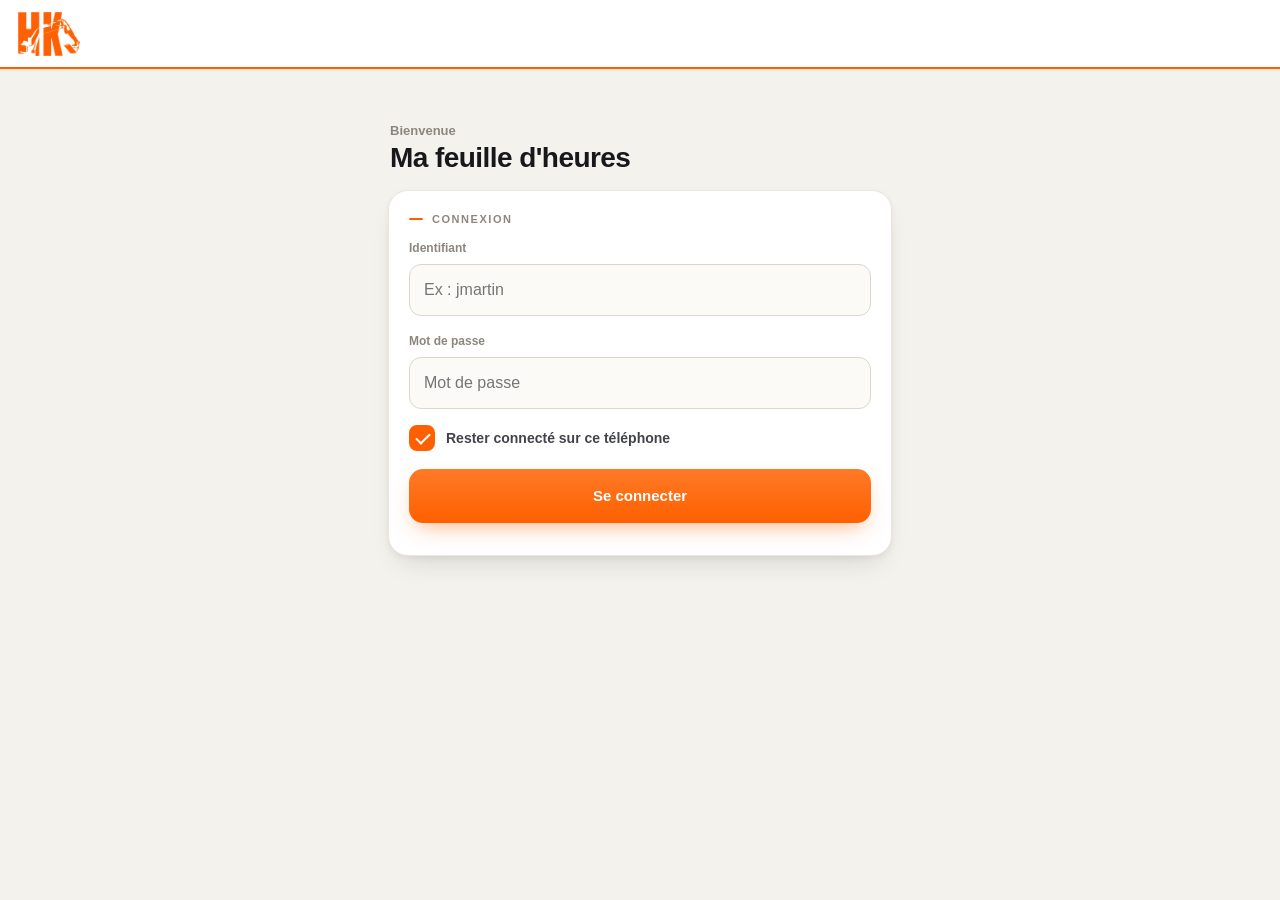
==== commit 6fd41f6a: "feat: canal d'annonces dans l'app des salaries Une ligne posee dans la table « annonces » s'affiche " ====
--- a/index.html
+++ b/index.html
@@ -223,6 +223,19 @@
 
 /* CTA notifications */
 .notif-cta{max-width:540px;margin:0 auto;padding:0 18px}
+.annonce{max-width:540px;margin:12px auto 0;padding:0 18px}
+.annonce .bte{background:var(--accent-soft);border:1px solid var(--accent);border-radius:var(--radius-lg);padding:15px 17px;position:relative}
+.annonce .t{font-weight:800;font-size:14px;color:var(--accent-ink);padding-right:22px}
+.annonce .m{font-size:13px;line-height:1.55;color:var(--accent-ink);opacity:.88;margin-top:5px;white-space:pre-line}
+.annonce .x{position:absolute;top:10px;right:12px;background:none;border:none;font-size:18px;line-height:1;color:var(--accent-ink);opacity:.55;cursor:pointer;padding:2px 4px}
+.notif-ov{position:fixed;inset:0;z-index:70;background:rgba(23,24,27,.72);display:flex;align-items:center;justify-content:center;padding:22px}
+.notif-ov .bte{background:var(--surface);border-radius:20px;padding:26px 22px;max-width:420px;width:100%;box-shadow:var(--shadow-lg);text-align:center}
+.notif-ov .ic{font-size:40px;line-height:1;margin-bottom:10px}
+.notif-ov h2{margin:0 0 10px;font-size:19px;font-weight:800;color:var(--ink)}
+.notif-ov p{margin:0 0 6px;font-size:14px;line-height:1.55;color:var(--ink-2)}
+.notif-ov ol{text-align:left;margin:10px 0 0;padding-left:20px;font-size:14px;line-height:1.7;color:var(--ink-2)}
+.notif-ov .go{width:100%;margin-top:18px;border:none;border-radius:14px;background:var(--accent);color:#fff;font:inherit;font-size:15px;font-weight:800;padding:16px;cursor:pointer;box-shadow:var(--shadow-accent)}
+.notif-ov .plus-tard{display:block;width:100%;margin-top:12px;background:none;border:none;font:inherit;font-size:13px;color:var(--muted);text-decoration:underline;cursor:pointer}
 .notif-cta:empty{display:none}
 .notif-cta-btn{width:100%;margin-top:14px;border:1px solid var(--accent);background:var(--accent-soft);color:var(--accent-ink);font:inherit;font-weight:700;font-size:14px;border-radius:12px;padding:13px;cursor:pointer;transition:.14s var(--spring)}
 .notif-cta-btn:active{transform:scale(.98)}
@@ -340,7 +353,45 @@
         await HK_NOTIF.envoyer(sub);
         if(sub) HK_NOTIF.noter(true);
       }catch(e){ if(btn)btn.textContent="Erreur : "+(e&&e.message?e.message:e); }
+      var ov=document.getElementById("notif-ov"); if(ov) ov.remove();
       HK_NOTIF.refreshCta();
+    },
+
+    /* Tant que les rappels ne sont pas actifs, on barre l'ecran a l'ouverture.
+       La carte seule passait inaperçue : la moitie de l'equipe n'etait pas
+       abonnee et ne recevait donc jamais le rappel du soir. « Plus tard »
+       laisse passer pour cette fois, la fenetre revient a la prochaine
+       ouverture tant que ce n'est pas regle. */
+    repousse:false,
+    inviter:function(etat){
+      if(HK_NOTIF.repousse) return;
+      if(document.getElementById("notif-ov")) return;
+      var corps, bouton;
+      if(etat==="ios"){
+        corps='<p>Sans eux, personne ne vous préviendra si votre feuille n\'est pas remplie.</p>'
+            + '<p>Sur iPhone, l\'app doit d\'abord être sur l\'écran d\'accueil :</p>'
+            + '<ol><li>Touchez <b>Partager</b> en bas de l\'écran</li>'
+            + '<li>Choisissez <b>Sur l\'écran d\'accueil</b></li>'
+            + '<li>Rouvrez l\'app depuis son icône</li></ol>';
+        bouton='<button type="button" class="plus-tard" id="notif-ov-fermer">J\'ai compris</button>';
+      } else if(etat==="denied"){
+        corps='<p>Les rappels sont bloqués sur ce téléphone, vous ne recevrez rien le soir.</p>'
+            + '<p>Pour les réactiver : <b>Réglages</b> → <b>Notifications</b> → cette app → autoriser.</p>';
+        bouton='<button type="button" class="plus-tard" id="notif-ov-fermer">J\'ai compris</button>';
+      } else {
+        corps='<p>Un rappel à 19h30 les jours où votre feuille d\'heures n\'est pas remplie.</p>'
+            + '<p>Sans autorisation, vous ne recevrez rien.</p>';
+        bouton='<button type="button" class="go" id="notif-ov-go">Activer les notifications</button>'
+             + '<button type="button" class="plus-tard" id="notif-ov-fermer">Plus tard</button>';
+      }
+      var ov=document.createElement("div");
+      ov.id="notif-ov"; ov.className="notif-ov";
+      ov.innerHTML='<div class="bte"><div class="ic">🔔</div><h2>Activez les rappels</h2>'+corps+bouton+'</div>';
+      document.body.appendChild(ov);
+      var f=document.getElementById("notif-ov-fermer");
+      if(f) f.addEventListener("click",function(){ HK_NOTIF.repousse=true; ov.remove(); });
+      var g=document.getElementById("notif-ov-go");
+      if(g) g.addEventListener("click",function(){ HK_NOTIF.activer(g); });
     },
 
     refreshCta:async function(){
@@ -378,6 +429,12 @@
            + '<div class="nc-d">Un rappel à 19h30 si votre feuille d\'heures n\'est pas remplie. Sans autorisation, vous ne recevrez rien.</div>'
            + '<button type="button" id="notif-btn" class="notif-cta-btn">Activer les notifications</button></div>';
       }
+      /* meme decision que la carte : si elle a quelque chose a dire,
+         c'est que les rappels ne sont pas actifs. */
+      if(perm==="denied") HK_NOTIF.inviter("denied");
+      else if(!masquer && iOS && !installe) HK_NOTIF.inviter("ios");
+      else if(!masquer && possible) HK_NOTIF.inviter("activer");
+      else { var vieux=document.getElementById("notif-ov"); if(vieux) vieux.remove(); }
       el.innerHTML=html+(HK_DEBUG?'<div class="notif-diag">perm:'+perm+' · token:'+(sub?"OUI":"non")+' · memo:'+(HK_NOTIF.lu()?"1":"0")+' · '+HK_VERSION+'</div>':"");
       var b=document.getElementById("notif-btn");
       if(b)b.addEventListener("click",function(){HK_NOTIF.activer(b);});
@@ -393,6 +450,7 @@
   <div class="who" id="who"></div>
 </div>
 <div id="notif-cta" class="notif-cta"></div>
+<div id="annonce" class="annonce"></div>
 <main class="wrap" id="app"></main>
 <nav id="tabbar" class="tabbar" aria-label="Navigation principale"></nav>
 
@@ -1041,7 +1099,37 @@
     }
     if(n){horsLigne=false;toast(n+" feuille"+(n>1?"s":"")+" synchronisée"+(n>1?"s":""));render();}
   }
+  /* Annonces : un message pose dans Supabase s'affiche en haut de l'app,
+     sans redeployer. Masque une fois lu, par identifiant de message. */
+  async function chargerAnnonces(){
+    var el=document.getElementById("annonce"); if(!el) return;
+    try{
+      /* Appel direct avec la cle publique : les annonces sont lisibles
+         sans session, donc meme jeton expire ou reseau capricieux. */
+      var r=await fetch(SB.base()+"/rest/v1/annonces?select=id,titre,message,societe"
+                        +"&order=cree_le.desc&limit=5",
+        {headers:{apikey:CFG.supabaseKey,Authorization:"Bearer "+CFG.supabaseKey}});
+      if(!r.ok) return;
+      var l=await r.json();
+      if(!Array.isArray(l)) return;
+      var soc=(employe&&employe.societe)||"HK";
+      var a=l.find(function(x){ return (!x.societe || x.societe===soc)
+                                   && !localStorage.getItem("hk_annonce_lue_"+x.id); });
+      if(!a){ el.innerHTML=""; return; }
+      el.innerHTML='<div class="bte"><button class="x" id="annonce-x" aria-label="Fermer">&times;</button>'
+                 + '<div class="t">'+String(a.titre).replace(/</g,"&lt;")+'</div>'
+                 + '<div class="m">'+String(a.message).replace(/</g,"&lt;")+'</div></div>';
+      document.getElementById("annonce-x").addEventListener("click",function(){
+        try{ localStorage.setItem("hk_annonce_lue_"+a.id,"1"); }catch(e){}
+        el.innerHTML="";
+      });
+    }catch(e){ /* hors ligne : pas d'annonce, ce n'est pas bloquant */ }
+  }
+
   async function chargerServeur(){
+    /* L'annonce se lit avec la cle publique : on l'affiche meme si le
+       jeton a expire ou si le reseau du chantier est capricieux. */
+    chargerAnnonces();
     if(!employe||!employe.accessToken)return;
     /* Compteur d'heures supp : indépendant des feuilles, il ne doit pas
        empêcher la synchro s'il échoue (base pas encore à jour). */
